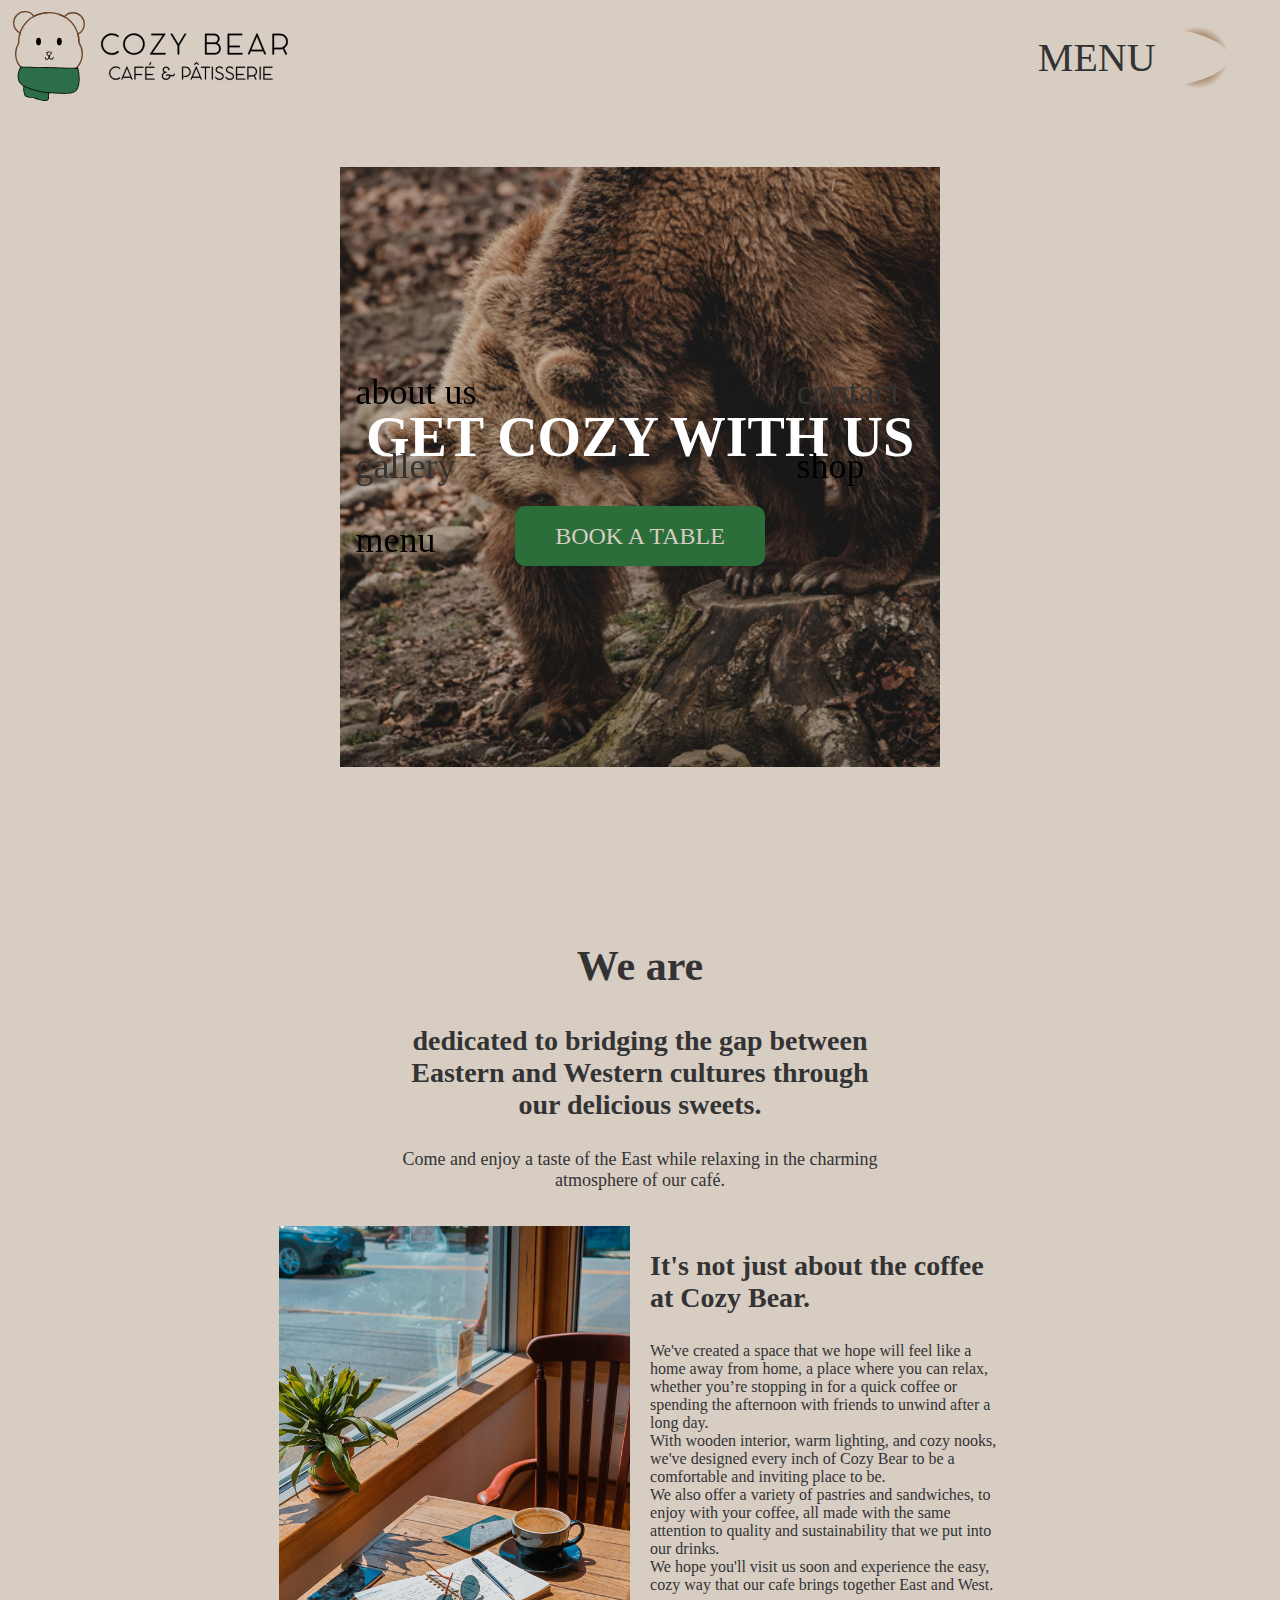
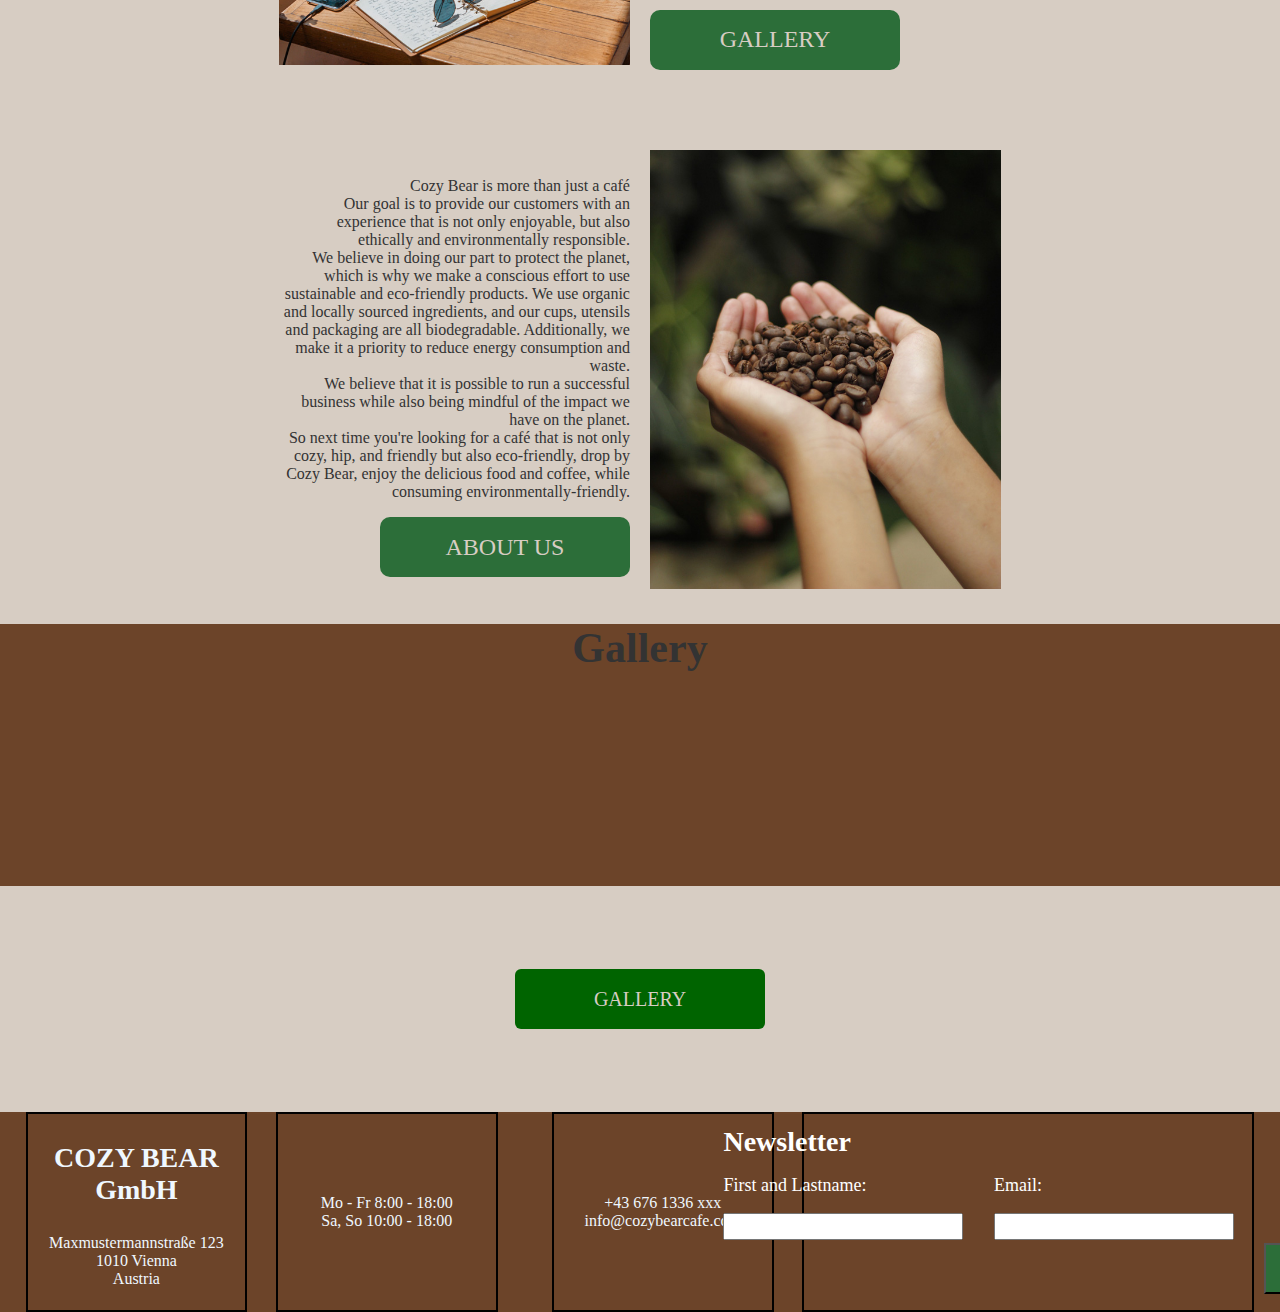
==== Portfolio/index.html @ 8c5756df "Add files via upload" ====
<!DOCTYPE html>
<html lang="en">
<head>
    <meta charset="UTF-8">
    <meta http-equiv="X-UA-Compatible" content="IE=edge">
    <meta name="viewport" content="width=device-width, initial-scale=1.0">
    <link rel="stylesheet" href="style.css">
    <link rel="stylesheet" href="font/Cocomat/Cocomat Light-trial.ttf">
    <link rel="stylesheet" href="font/Cocomat/Cocomat Ultralight-trial.ttf">
    <link rel="stylesheet" href="font/Corbert/Corbert-Regular.ttf">
    <title>Document</title>
</head>
<body>
    <!--header-->
    <header>
        <div class="logo">
            <a href="/index.html"><img src="logo/logo1.svg"></a>
        </div>
        <!-- hamburger -->
        <input type="checkbox" id="navi-toggle" class="checkbox" />
        <label for="navi-toggle" class="button1"> <p>MENU</p><span class="icon">&nbsp;</span></label>
        <div class="background">&nbsp;</div>
        <!-- nav -->
        <nav class="nav">
            <ul class="list">
                <div class="part1">
                <li class="item"> <a class="link"> about us </a> </li>
                <li class="item"> <a class="link" href="/gallery.html"> gallery</a> </li>
                <li class="item"> <a class="link"> menu </a> </li>
                </div>
                <div class="part2">
                <li class="item"> <a class="link" href="/contact.html"> contact </a> </li>
                <li class="item"> <a class="link"> shop </a> </li>
                </div>
            </ul>
        </nav>
    </header>
    <!--content 1 desktop and mobile-->
    <div class="content1">
            <img class="heroimg" src="img/img_index/twobear.jpg" alt="Image of a bear">
            <div class="heroelements">
                <h1> GET COZY WITH US</h1>
                <div class="content1button">
                    <button type="button" class="ctabutton">
                        <a class="buttonlink" href="/contact.html">BOOK A TABLE</a>
                    </button>
                </div>
            </div>
    </div>
    <!--content 2 desktop-->
    <div class="content2">
        <div class="box1">
            <h2> We are </h2>
            <h3>dedicated to bridging the gap between Eastern and Western cultures through our delicious sweets.</h3>
            <p>Come and enjoy a taste of the East while relaxing in the charming atmosphere of our café. </p>
        </div>
        <div class="wrapper2">
            <img class="img2" src="img/img_index/cafe.jpg" alt="Picture of the café">
            <div class="box2">
               <h3>It's not just about the coffee at Cozy Bear.</h3>
                <p> We've created a space that we hope will feel like a home away from home, a place where you can relax, whether you’re stopping in for a quick coffee or spending the afternoon with friends to unwind after a long day. <br>
                With wooden interior, warm lighting, and cozy nooks, we've designed every inch of Cozy Bear to be a comfortable and inviting place to be.<br>
                We also offer a variety of pastries and sandwiches, to enjoy with your coffee, all made with the same attention to quality and sustainability that we put into our drinks. <br>
                We hope you'll visit us soon and experience the easy, cozy way that our cafe brings together East and West.
                </p>
                <div class="content1button">
                    <button type="button" class="ctabutton">
                        <a class="buttonlink" href="/gallery.html">GALLERY</a>
                    </button>
                </div>
            </div>
            <div class="box3">
                <p>Cozy Bear is more than just a café <br>
                Our goal is to provide our customers with an experience that is not only enjoyable, but also ethically and environmentally responsible.<br>
                We believe in doing our part to protect the planet, which is why we make a conscious effort to use sustainable and eco-friendly products. We use organic and locally sourced ingredients, and our cups, utensils and packaging are all biodegradable. Additionally, we make it a priority to reduce energy consumption and waste.<br>
                We believe that it is possible to run a successful business while also being mindful of the impact we have on the planet.<br>
                So next time you're looking for a café that is not only cozy, hip, and friendly but also eco-friendly, drop by Cozy Bear, enjoy the delicious food and coffee, while consuming environmentally-friendly.
                </p>
                <div class="content1button">
                    <button type="button" class="ctabutton">
                        <a class="buttonlink" href="/gallery.html">ABOUT US</a>
                    </button>
                </div>
            </div>
            <img class="img3" src="img/img_index/coffee.jpg" alt="coffeebeans in hands">
        </div>
    </div>
    <!--content 2 mobile-->
    <div class="content2mobile">
        <div class="hoursmobile">
            <p>Opening hours</p>
        </div>
        <div class="addressmobile">
            <p> address</p>
        </div>
    </div>
    <!--content 3 mobile-->
    <div class="content3mobile">
        <button class="menu"> MENU</button>
    </div>
    <!--content 3 desktop and content 4 mobile-->
    <div class="content3">
        <h2>Gallery</h2>
        <div class="images">    
        </div>
    </div>
    <!--content 4 desktop-->
    <div class="content4">
        <div class="content1button">
            <button type="button" class="ctabutton">
                <a class="buttonlink" href="/gallery.html">GALLERY</a>
            </button>
        </div>
    </div>  
    <!--content 5 mobile-->
    <div class="content5mobile">
        <h3> Book a table with us</h3>
        <fieldset class="reservationinfo">
            <legend>reservationinfo</legend>
            <form>
                <p><label>Date : <input type="date" /></label></p>
                <p><label>Time: <input type="time" /></label></p>
                <p><label>Guests: <input type="number" /></label></p>
            </form>
        </fieldset>
        <fieldset class="contactinfo">
            <legend>contactinfo</legend>
            <form>
                <p><label>First and Lastname : <input type="text" /></label></p>
                <p><label>E-Mail : <input type="email" /></label></p>
                <p><label>Telefonnumber : <input type="number" /></label></p>
            </form>
        </fieldset>
        <div class="button">
            <p><button class="send" type="submit">SEND</button></p>
        </div>
    </div>
    <!--footer-->
    <footer>
        <div class="addressfooter">
            <h3>COZY BEAR GmbH</h3>
            <p> Maxmustermannstraße 123<br>1010 Vienna<br>Austria</p>
        </div>
        <div class="hoursfooter">
            <p>Mo - Fr  8:00 - 18:00 <br>Sa, So 10:00 - 18:00</p>
        </div>
        <div class="contactfooter">
            <p>+43 676 1336 xxx <br> info@cozybearcafe.com</p>
        </div>
        <div class="newsletter">
            <div> 
                <h3>Newsletter</h3>
                <form action="" method="get" class="form-example">
                    <div class="form-example">
                      <label for="name">First and Lastname: </label>
                      <input type="text" name="name" id="name" required>
                    </div>
                    <div class="form-example">
                      <label for="email">Email: </label>
                      <input type="email" name="email" id="email" required>
                    </div>
                    <div class="buttonsubscribe">
                      <input type="submit" value="Subscribe!">
                    </div>
                  </form>
            </div>
        </div>
    </footer>
</body>
</html>
---- Portfolio/style.css ----
/* Global*/
body{
    background-color: #d7cdc3;
    margin: 0px;
}
h1{
    font-size: 56px;
    font-family: 'cocomat ultralight';
    color: #333333;
}
h2{
    font-size: 42px;
    font-family: 'cocomat ultralight';
    color: #333333;
}

h3{
    font-size: 28px;
    font-family: 'cocomat ultralight';
    color: #333333;
}
label{
    font-size: 24px;
    font-family:'corbert';
    color:#333333;
}
.name{
    font-family:'cocomat light'
}
p{
    font-size: 16px;
    font-family: 'corbert';
    color: #333333;
}
.ctabutton{
    font-size: 24px;
    font-family:'cocomat light';
    background-color: #2C6E39;
    display: inline-flex;
    width: 250px;
    height:60px;
    border: none;
    border-radius: 10px;
    padding: 1%;
    text-align: center;
    justify-content: center;
    align-items: center;
    transition-duration: 0.4s;
    cursor: pointer;
}
.ctabutton:hover{
    outline: #2C6E39 solid 3px;
}
.ctabutton:active{
    background-color: #a27b5c;
    outline: #a27b5c solid 3px;
}
.buttonlink{
    color: #d7cdc3;
    text-decoration: none;
}

/* header */
header{
    width: auto;
    height:10vh;
    border: #333333 ;
    margin: 1%;
    display: flex;
    flex-direction: row;
    z-index: 3000;
}
.logo{
    width: auto;
    height: 10vh;
    display: flex;
    align-items: center;
    
}
.logo img{
    width:275px;
}
/* Menu */
.checkbox{
    display: none;
}
/* hamburger */
  .button1 {
    background-color: #d7cdc3;
    height: 7vh;
    width: 7vh;
    border-radius: 50%;
    position: absolute;
    right:1vw;
    margin: 1% 3% 0% 0%;
    z-index: 2000;
    cursor: pointer;
    display: flex;
    align-items: center;
  }
  .button1 p{
    font-size: 40px;
    font-family: 'cocomat';
    position: absolute;
    z-index: 2000;
  }
  .background {
    height: 7vh;
    width: 7vh;
    border-radius: 50%;
    position: absolute;
    right:1%;
    margin: 1% 3% 0% 0%;
    background-image:radial-gradient(#d7cdc3 0%,#a27b5c 45%, #d7cdc3 70%) ;
    z-index: 1000;
    transition: transform 0.8s cubic-bezier(0.42,0, 1, 1);
  }
/* navigation */
  .nav {
    position: relative;
    z-index: 1500;
    transition: all 0,8s;
  }
  .list {
    position: absolute;
    display: flex;
    flex-direction: row;
    justify-content: center;
    width: 100%;
    top: 50%;
    left: 50%;
    transform: translate(-50%, -50%);
    list-style-type: none;
    text-align: left;
    position: fixed;
    transition-delay: 3s;
  }
  .part1{
    margin-right: 20%;
  }
  .part2{
    margin-right: 5%;
  }
  .item {
    margin: 2rem;
    font-size: 36px;
    font-family: 'cocomat';
  }
  .link:link,
  .link:visited {
    color:#333333;
    text-decoration: none;
  }
  .link:hover,
  .link:active {
    color: darkgreen;
    cursor: pointer;
  }
  /* functionality */
  .checkbox:checked ~ .background {
    transform: scale(100);
  }
  .checkbox:checked ~ .button1:enabled{
    color: #333333;
  }
  .checkbox:checked ~ .nav {
    opacity: 1;
    width: 100%;
  }


/* index.content 1 */
.content1{
    display: flex;
    align-items: center;
    justify-content: center;
    margin: 5% 0 10% 0;
}
    .heroimg{
        width: 600px;
        height: 600px;
        margin: 0px 5% 0px 5%;
    }
    .heroelements{
        width: max-content;
        text-align: center;
        position: absolute;
    }
        
        .heroelements h1{
            color: #fff;
            width: max-content;
        }
        .content1button .ctabutton{
            color:#d7cdc3;
        }
                 
/* index.content 2 */
.content2{
    width: auto;
    margin: 1%;
    display: flex;
    flex-direction: column;
    text-align: center;
    align-items: center;
}
    .box1{
        width: 40%;
        height: auto;
        border: #333333 ;
        text-align: center;
        margin: 1%;
        display: flex;
        display: block;
        justify-content: center;
        align-items: center;
    }
    .box1 p{
        font-size: 18px;
    }
    .wrapper2{
        width: 80%;
        margin-left: 30%;
        margin-right: 30%;
        display: flex;
        flex-direction: row;
        align-items: center;
        justify-content: center;
        flex-wrap: wrap;
        row-gap: 50px;
    }
        .img2{             
            width:35%;
            text-align: center;
            margin-left: 7%;
            margin-right: 1%;
            justify-content: center;  
            align-items: center;
        }
        .box2{
            width:35%;
            text-align: left;
            margin-top: 0px;
            margin-left: 1%;
            margin-right: 7%;
            justify-content: center;  
            align-items: center;
        }
        .img3{
            width:35%;
            height: auto;
            text-align: center;
            margin-top: 3%;
            margin-left: 1%;
            margin-right: 7%;
            justify-content: center;  
            align-items: center;
        }
        .box3{
            width:35%;
            height: auto;
            text-align: right;
            margin-top: 3%;
            margin-left: 7%;
            margin-right: 1%;
            justify-content: center;  
            align-items: center;
        }
/* index.content 2 mobile*/
.content2mobile{
    display: none;
}

/* index.content 3 desktop and content 4 mobile*/
.content3{
    background-color: #6c4429;
    width: auto;
    height: 20%;
    margin: 0px;
}
    h2{
        display: block;
        display: flex;
        justify-content: center;
    }
    .images{
        width: max-content;
        height: 180px;
    }
/* index.content 3 mobile*/
.content3mobile{
    display:none;
}
/* index.content 4 desktop*/
.content4{
    width: auto;
    height: 200px;
    margin: 1%;
    display: flex;
    justify-content: center;
    align-items: center;
}
    .content4 .ctabutton{
        color: #ffffff;
        background-color: darkgreen;
        border: none;
        border-radius: 6px;
        padding: 1%;
        margin: auto;
        font-size: 20px;
        line-height: 22px;
        display: inline-flex;
    }
/* index.content 4 mobile*/
.content4mobile{
    display: none;
}
/* index.content 5 mobile*/
.content5mobile{
    display: none;
}


/* contact-body */
.contactbody{
    display: flex;
    flex-direction: row;
}
.section1{
    width: 50%;
    height:83vh;
    margin:  0% 1% 0% 1%;
    display: flex;
    flex-direction: column;
    justify-content: center;
}
    legend{
        font-size: 24px;
        padding: 1% 1% 0% 1%;
        font-family: 'corbert';
    }
    form > p{
        margin:1% 3% 2% 3%;
    }
    .reservationinfo{
        width:85%;
        height:48%;
        margin:1% 19% 1% 10%;
        padding:1%;
        border: 2px solid black;
        border-radius: 7px;
        box-sizing: border-box;
    }
    .contactinfo{
        width: 85%;
        height:48%;
        margin:1% 10% 2% 10%;
        padding:1%;
        border: 2px solid black;
        border-radius: 7px;
        box-sizing: border-box;
    }
    .reservationinfo label,
    .contactinfo label {
        padding:0px;
        font-size: 20px;
    }
    .reservationinfo input, 
    .contactinfo input {
        border: 0px;
        border-radius: 3px;
        font-size: 16px;
        padding: 5px;
        width: 70%;
        }
    .section1 .button .send {
        color: #ffffff;
        background-color: #2C6E39;
        padding: 1% 3% 1% 3%;
        border: none;
        border-radius: 6px;
        font-size: 24px;
        font-family: 'cocomat light';
        line-height: 22px;
        margin:1% 50% 2% 10%;
        }
    .section1 .button .send:hover {
        background: #2C6E39;
        cursor: pointer;
        }
.section2{
    width: 50%;
    height: 83vh;
    margin:  0% 1% 0% 1%;
    display: flex;
    flex-direction: column;
    justify-content: center;
    align-items: center;
} 
    p > span {
        font-size: 24px;
    }
   .section2 .addresscontact p{
    font-size: 20px;
   }
   .section2 .hourscontact p{
    font-size: 20px;
   }
    .addresscontact{
        width:45%;
        border:#333333 ;
        text-align: left;
        padding: 10px;
        margin: 0% 0% 10% 0%;   
        display: flex;
        justify-content: left;  
        align-items: center;
    }
    .hourscontact{
        width: 45%;
        border:#333333 ;
        text-align: left;
        padding: 10px;
        margin: 0% 0% 15% 0%; 
        display: flex;
        justify-content: left;  
        align-items: center;
    }
    
/* gallery-body*/
.parallax {
    /* The image used */
    background-image: url('/img/img_index/coffee.jpg');
 
    /* Set a specific height */
    min-height: 100vh;
    margin:1%;
  
    /* Create the parallax scrolling effect */
    background-attachment: fixed;
    background-position: center;
    background-repeat: no-repeat;
    background-size: cover;
  }
.grid-container{
    height: auto;
    display:grid;
    grid-template-columns: auto auto auto auto;
    column-gap: 30px;
}
.grid-container-column-1{
    margin-top: 10px;
}
.grid-container-column-2{
    margin-top: 80px;
}
.grid-container-column-3{
    margin-top: 60px;
}
.grid-container-column-4{
    margin-top: 30px;
}
.grid-item {
    height: auto;
    text-align: center;
    margin-bottom: 9%;
    position: relative;
    display: inline-block;
  }
.img_gallery{
    width: 400px;   
  }
.img-descrip { 
    position: absolute;
    top: 0;
    bottom: 0;
    left: 0;
    right: 0;
    background:rgba(44, 110, 57, 0.72);
    color: #fff;
    visibility: hidden;
    opacity: 0;
    margin:0;
    text-align: center;
    display: flex;
    align-items: center;
    justify-content: center;
  
    /* transition effect. not necessary */
    transition: opacity .2s, visibility .2s;
  }
.grid-item:hover .img-descrip {
    visibility: visible;
    opacity: 1;
  }

/* footer*/
footer{
    background-color: #6c4429;
    width: auto;
    height: 200px;
    margin: 0px;
    display: flex;
    flex-direction: row;
    justify-content: space-between;
}
    .addressfooter p,
    .hoursfooter p, 
    .contactfooter p, 
    .addressfooter h3 {
        color:aliceblue;
    }
    .addressfooter{
        width: 17%;
        border: 2px solid;
        border-color: black;
        margin-left: 2%;
        text-align: center;
        justify-content: center;  
        align-items: center;
    }
    .hoursfooter{
        width: 17%;
        border: 2px solid;
        border-color: black;
        text-align: center;
        margin: 0 2% 0 2%; 
        justify-content: center;  
        align-items: center;
        display: flex;
    }
    .contactfooter{
        width: 17%;
        border: 2px solid;
        border-color: black;
        text-align: center;
        margin: 0 2% 0 2%; 
        justify-content: center;  
        align-items: center;
        display: flex;
    }
    .newsletter{
        width: 35%;
        border: 2px solid;
        border-color: black;
        text-align: left;
        margin-right: 2%;
        display: flex;
        justify-content: center;  
        align-items: center;
        }
        .newsletter h3{
            margin: 0;
            color: #fff;
        }
        form.form-example {
            display: flex;
            margin: 0;
        }
        div.form-example {
            display: table-row;
            margin-right: 5%;
        }
        label,
        input {
            display: table-cell;
            margin-bottom: 3%;
            margin-top: 7%;
            color: #fff;
            width: auto;
            font-size: 18px;
            display: block;
        }
        label {
            padding-right: 10%;
        }
        .buttonsubscribe input{
            width: 130px;
            background-color: #2C6E39;
            margin-top: 65%;
            padding: 10%;
            display: flex;
            align-items: center;
            justify-content: center;
        }
@media screen and (max-width: 1366px) {
    /* contact page*/
       
        form > p{
            margin:0% 3% 1% 3%;
        }
    .reservationinfo{
        width:85%;
        height: 48%;
        margin:0% 19% 0% 10%;
        padding:1%;
        border: 2px solid black;
        border-radius: 7px;
        box-sizing: border-box;
    }
    .contactinfo{
        width: 85%;
        height: 48%;
        margin:1% 10% 0% 10%;
        padding:1%;
        border: 2px solid black;
        border-radius: 7px;
        box-sizing: border-box;
    }
}

@media screen and (max-width:640px) {
    /*index-page*/
    /* header*/
    .button1 {
        position: relative;
        background-color: #d7cdc3;
        height: 7vh;
        width: 7vh;
        border-radius: 50%;
        position: absolute;
        top:3%;
        right: 3%;
        margin: 1% 2% 0% 0%;
        z-index: 2000;
        cursor: pointer;
      }
    .button1 > p {
        display: none;
      }
    .background {
        height: 7vh;
        width: 7vh;
        border-radius: 50%;
        position: absolute;
        top:3%;
        right: 3%;
        margin: 1% 2% 0% 0%;
        background-image: radial-gradient(#d7cdc3 0%, #a27b5c 95%);
        z-index: 1000;
        transition: transform 0.8s cubic-bezier(0.86, 0, 0.07, 1);
      }
      .nav {
        height: 100vh;
        position: fixed;
        right: -60vw;
        z-index: 1500;
        opacity: 0;
        width: 0;
        transition: all 0.8s;
      }
      .list {
        position: absolute;
        transform: translate(-50%, -50%);
        list-style: none;
        width: 100%;
        display: flex;
        flex-direction: column;
        justify-content: center;
        margin-left: 1%;
      }
      .part1{
        margin-bottom: none;
      }
      .part2{
        margin-top: none;
      }
      .item {
        margin:2vh;
        font-size: 36px;
        font-family: 'cocomat';
      }
     /* functionality */
    .checkbox:checked ~ .background {
        transform: scale(80);
    }
    .checkbox:checked ~ .nav {
        opacity: 1;
        width: 100%;
        right: 0;
    }
  
    /* styling hamb ICON Mobile */
    .icon {
    position: absolute;
    top: 50%;
    left: 50%;
    transform: translate(-50%, -50%);
    }
    .icon,
    .icon::before,
    .icon::after {
    width: 3rem;
    height: 2px;
    background-color: gray;
    display: inline-block;
    }
  
    .icon::before,
    .icon::after {
    content: "";
    position: absolute;
    left: 0;
    transition: all 0.2s;
    }
  
    .icon::before {
    top: -0.8rem;
    }
    .icon::after {
    top: 0.8rem;
    }

    /*content 1*/  
    .content1{
        border: black solid;
        width: auto;
        height: 550px;
        margin: 1%;
    }
        .img1{
            width: 85%;
            height: 500px;
            background-color: grey;
            text-align: center;
            padding: 10px;
            margin: 1% 5% 0px 5%;
            display: flex;
            flex-direction: column;
            justify-content: center;
            align-content: center;
            row-gap: 10px;
        }
            .img1 > p{
                display: none;
            }
            .content1button .ctabutton{
                color: aliceblue;
                background-color: darkgreen;
                border: none;
                border-radius: 6px;
                padding: 2%;
                margin: auto;
                margin-top: 5px;
                margin-bottom: 5px;
                font-size: 20px;
                line-height: 22px;
                display: inline-flex;
            }
    /*content 2 desktop*/
    .content2{
        display: none;
    }
    /*content 2 mobile*/
    .content2mobile{
        border: black solid;
        width: auto;
        height:150px;
        margin: 1%;
        display: flex;
        flex-direction: row;
        justify-content: space-between;
    }
    .hoursmobile{
        width: 50%;
        height: 75%;
        border: 1px black solid;
        color: black;
        text-align: center;
        padding: 10px;
        margin: 0% 5% 0% 5%; 
        display: flex;
        justify-content: center;  
        align-items: center;
    }
    .addressmobile{
        width: 40%;
        height: 75%;
        border: 1px black solid;
        color: black;
        text-align: center;
        padding: 10px;
        margin: 0% 5% 0% 0%;   
        display: flex;
        justify-content: center;  
        align-items: center;
    }    
    /*content 3 mobile*/
    .content3mobile{
        border: black solid;
        width: auto;
        height:100px;
        margin: 1%;
        display: flex;
        justify-content: center;
        align-items: center;
    }
    .menu{
        color: black;
        background-color: beige;
        border: none;
        padding: 1%;
        margin: auto;
        font-size: 20px;
        font-weight: bold;
        line-height: 22px;
        display: inline-flex;
    }
    /*content 4 desktop*/
    .content4{
        display: none;
    }
    /*content 5 mobile*/
    .content5mobile{
        border: black solid;
        width: auto;
        height: 600px;
        margin: 1%;
        display: flex;
        flex-direction: column;
        justify-content: center;
    }
    h3{
        font-size: 23px;  
        margin: 5% 0% 2% 7%;
    }
    legend{
        font-size: 21px;
    }
    .reservationinfo{
        width: 280px;
        margin:0% 50% 2% 10%;
        padding:1%;
        border: 2px black solid;
        border-radius: 7px;
        box-sizing: border-box;
        display: inline;
    }
    .contactinfo{
        width: 280px;
        margin:1% 50% 0% 10%;
        padding:1%;
        border: 2px black solid;
        border-radius: 7px;
        box-sizing: border-box;
        display: inline;
    }
    .reservationinfo label,
    .contactinfo label {
        padding:0px;
        font-size: 18px;
    }
    .reservationinfo input, 
    .contactinfo input {
        border: 1px solid #ccc;
        border-radius: 7px;
        font-size: 16px;
        padding: 5px;
        width: 90%;
        }
    .send {
        color: #ffffff;
        background-color: darkgreen;
        padding: 2%;
        border: none;
        border-radius: 7px;
        font-size: 20px;
        line-height: 22px;
        margin:0% 50% 2% 10%;
        }
    /*footer */
    .hoursfooter{
        display: none;
    }
    .addressfooter{
        display: none;
    }
    .newsletter{
        width: 100%;
        height: 130px;
        color: aliceblue;
        padding: 10px;
        margin: 0px;
        display: flex;
        justify-content: center;  
        align-items: center;
    }
}
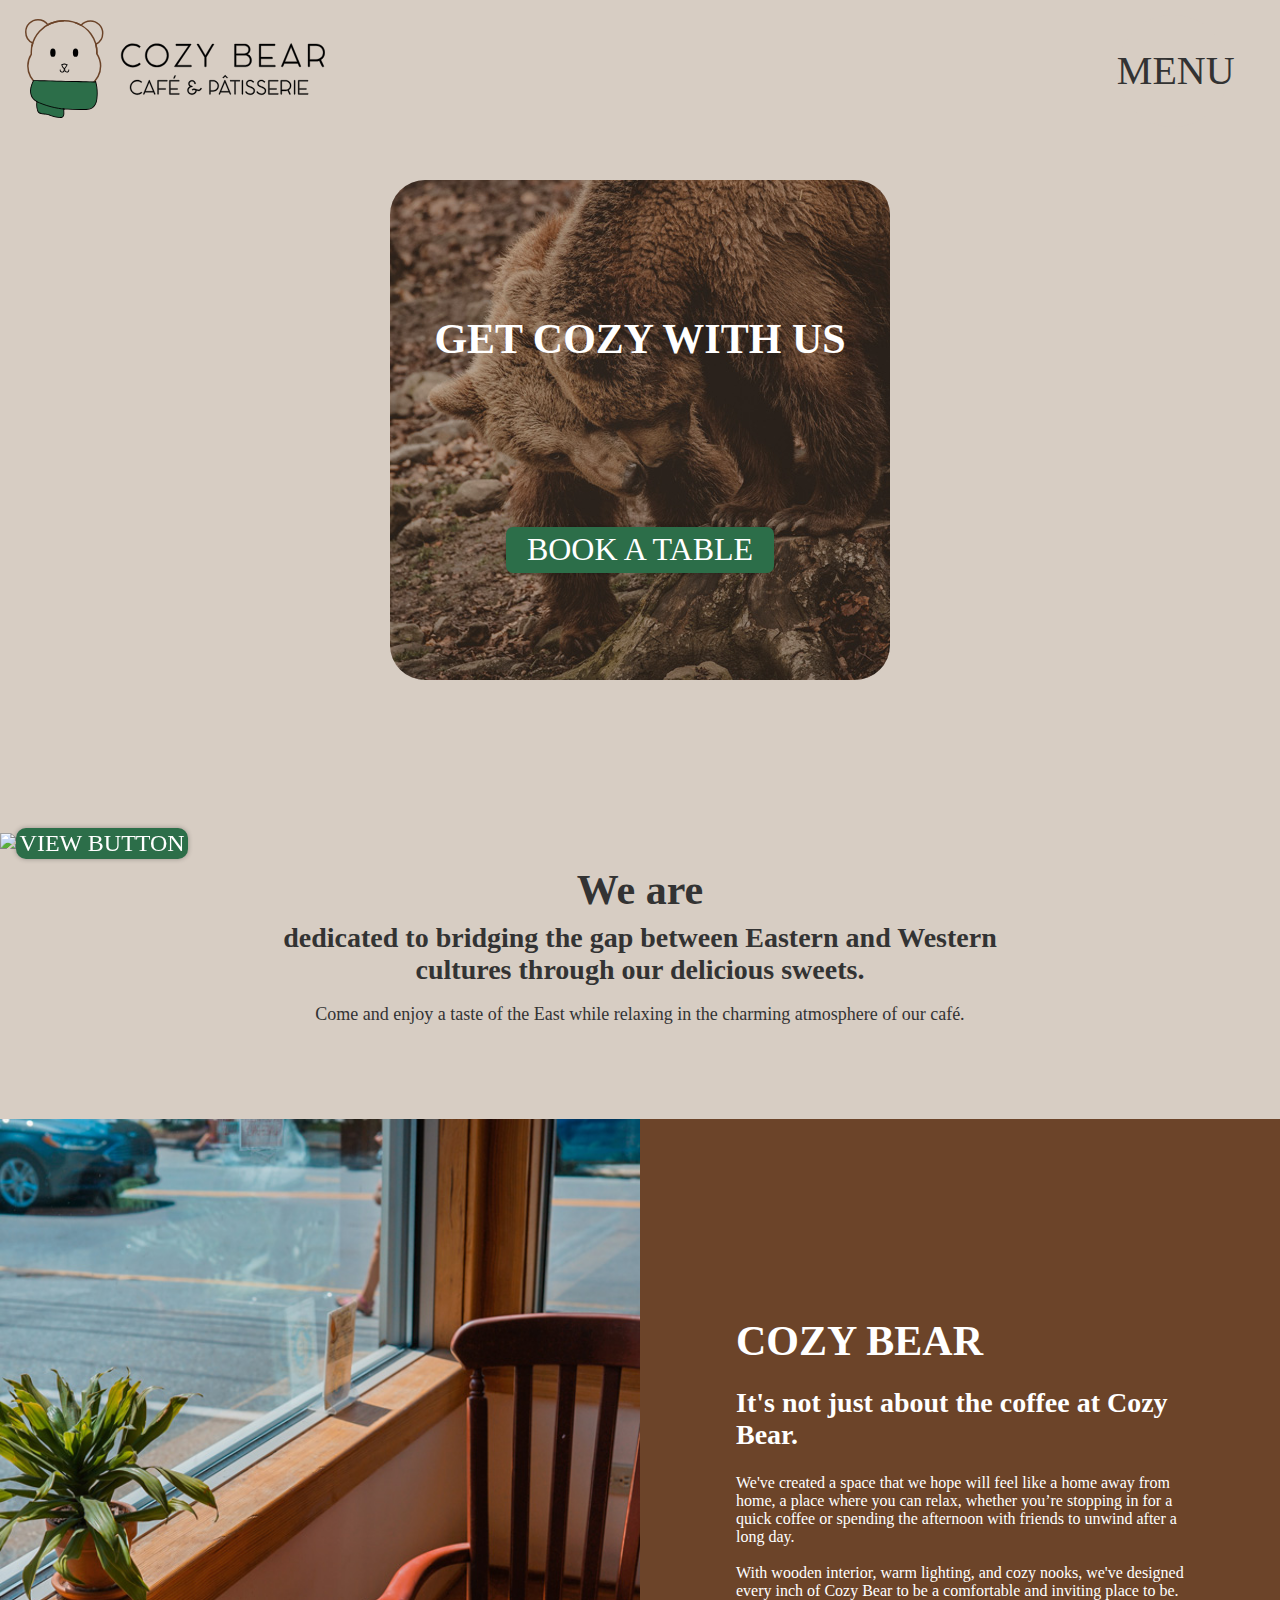
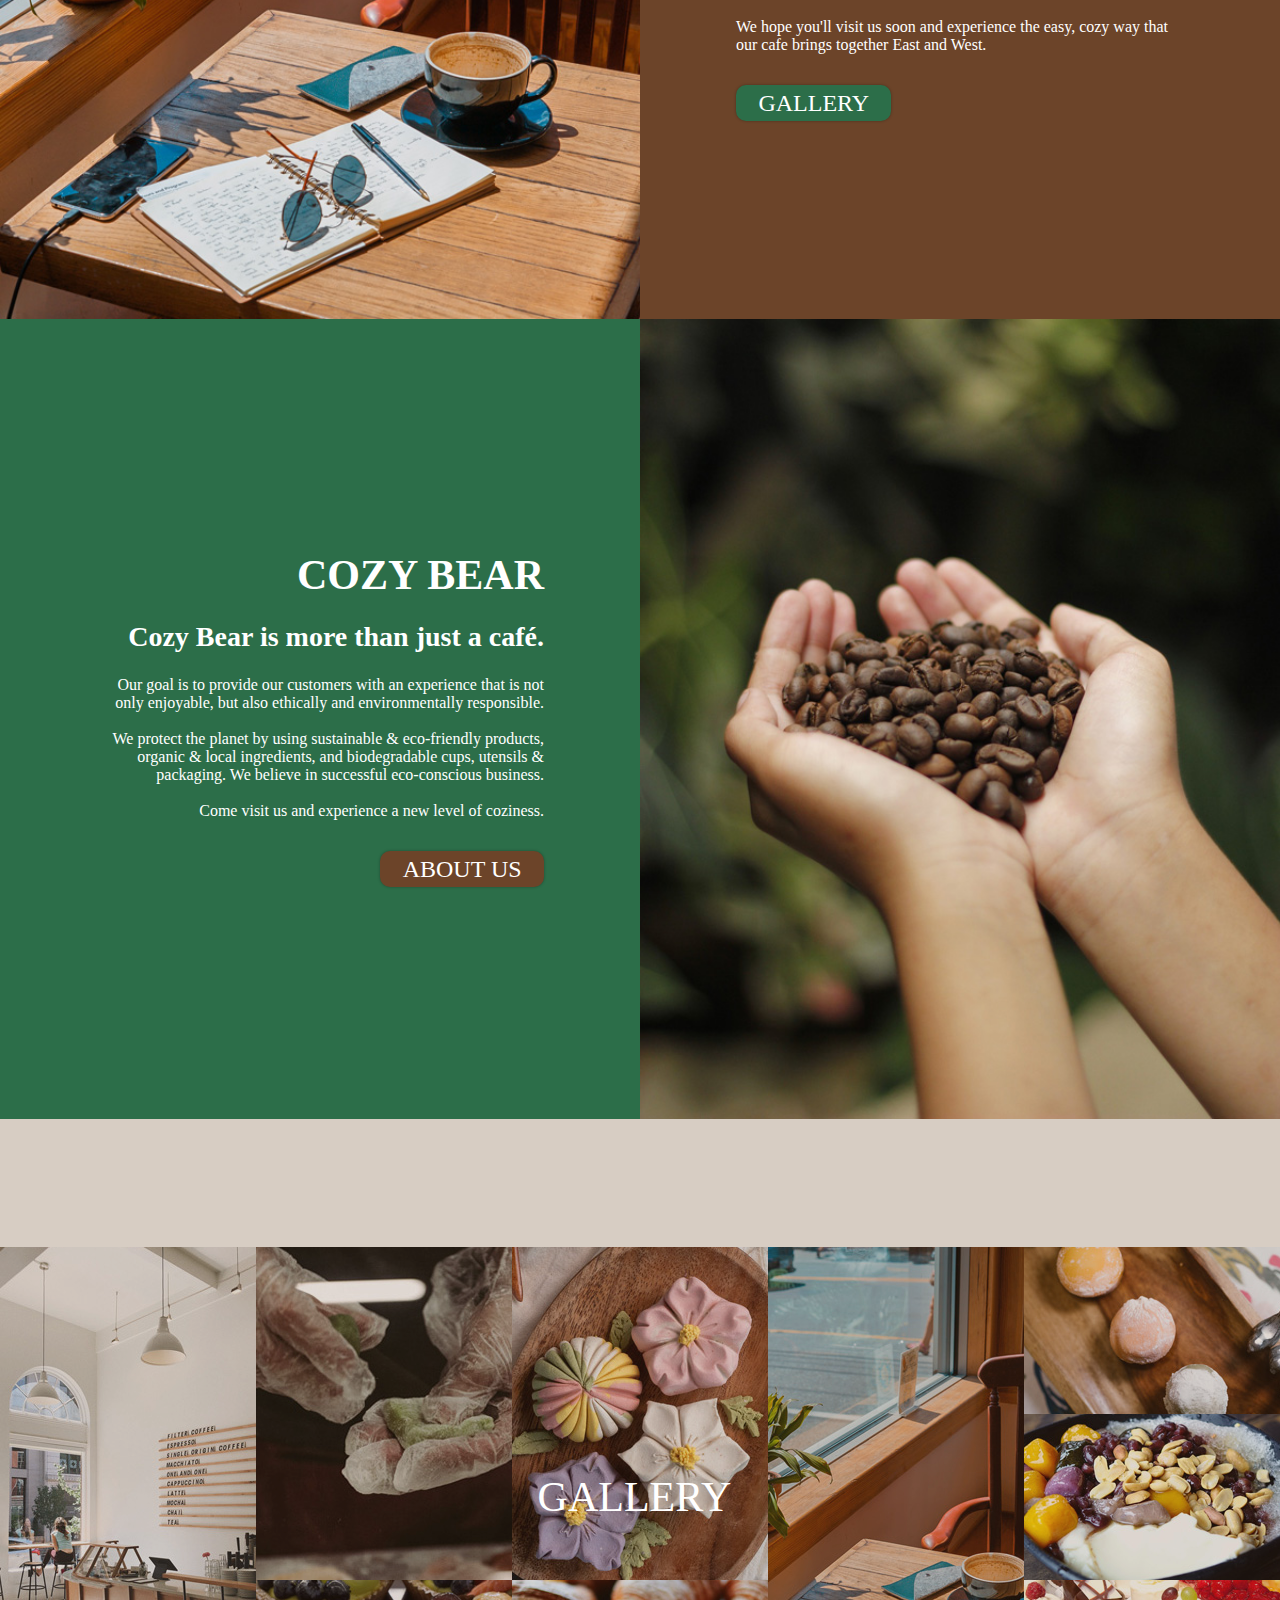
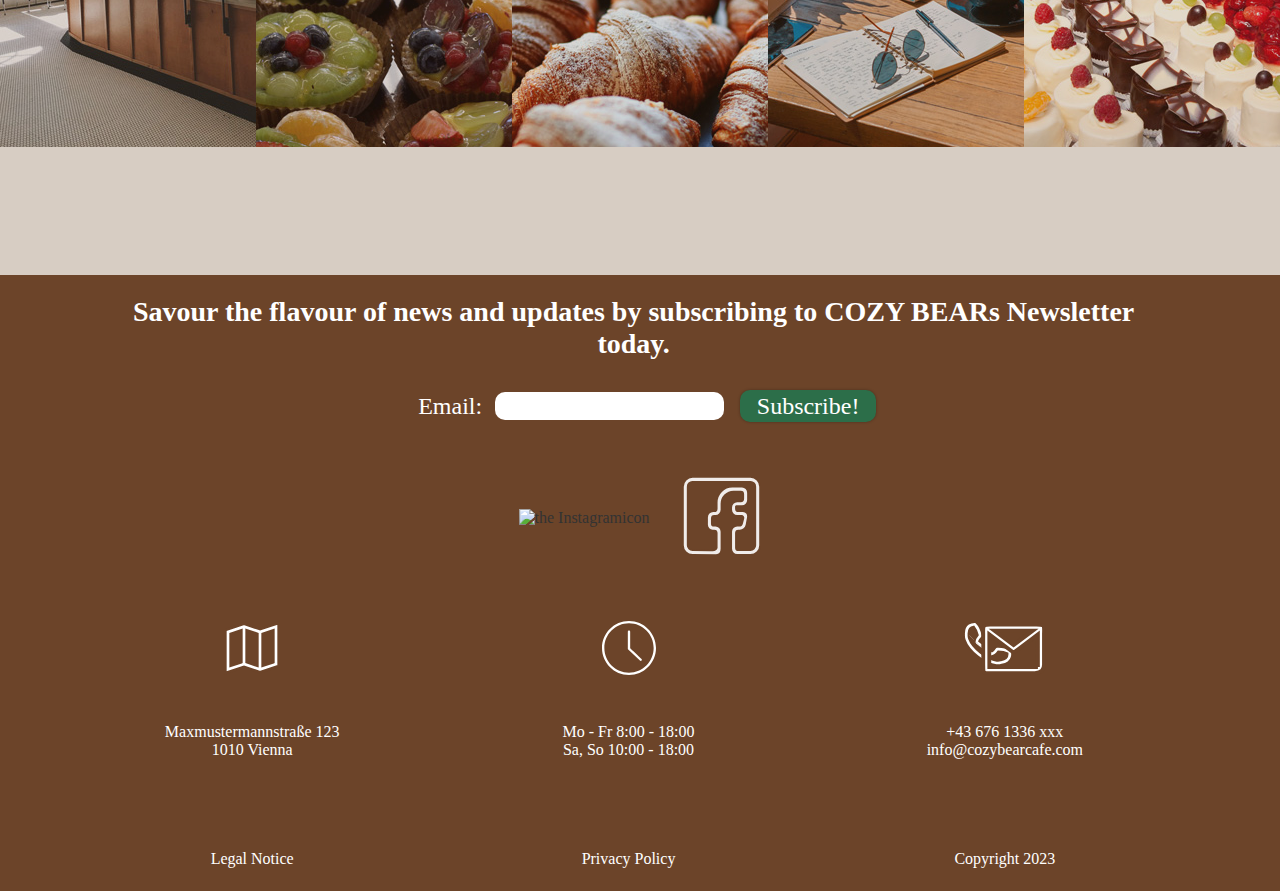
==== commit 823e814e: "Add files via upload" ====
--- a/Portfolio/index.html
+++ b/Portfolio/index.html
@@ -11,160 +11,196 @@
     <title>Document</title>
 </head>
 <body>
-    <!--header-->
+    <!--HEADER START-->
     <header>
-        <div class="logo">
-            <a href="/index.html"><img src="logo/logo1.svg"></a>
-        </div>
+        <div class="logo"><a href="/index.html"><img src="logo/logo.svg"></a></div>
         <!-- hamburger -->
-        <input type="checkbox" id="navi-toggle" class="checkbox" />
-        <label for="navi-toggle" class="button1"> <p>MENU</p><span class="icon">&nbsp;</span></label>
-        <div class="background">&nbsp;</div>
+        <div class="hamburger">
+            <input type="checkbox" id="navi-toggle" class="checkbox" />
+            <label for="navi-toggle" class="button1"> <p>MENU</p><span class="menuicon">&nbsp;</span></label>
+            <div class="background">&nbsp;</div>
+        </div>
         <!-- nav -->
         <nav class="nav">
-            <ul class="list">
-                <div class="part1">
-                <li class="item"> <a class="link"> about us </a> </li>
-                <li class="item"> <a class="link" href="/gallery.html"> gallery</a> </li>
-                <li class="item"> <a class="link"> menu </a> </li>
-                </div>
-                <div class="part2">
-                <li class="item"> <a class="link" href="/contact.html"> contact </a> </li>
-                <li class="item"> <a class="link"> shop </a> </li>
-                </div>
+            <ul class="nav-list">
+                <li class="nav-item"> <a class="nav-link" href="/404.html"> about us </a> </li>
+                <li class="nav-item"> <a class="nav-link" href="/404.html"> menu </a> </li>
+                <li class="nav-item"> <a class="nav-link" href="/gallery.html"> gallery</a> </li>
+                <li class="nav-item"> <a class="nav-link" href="/contact.html"> contact </a> </li>
+                
             </ul>
         </nav>
     </header>
-    <!--content 1 desktop and mobile-->
-    <div class="content1">
-            <img class="heroimg" src="img/img_index/twobear.jpg" alt="Image of a bear">
-            <div class="heroelements">
-                <h1> GET COZY WITH US</h1>
-                <div class="content1button">
-                    <button type="button" class="ctabutton">
+    <!--HEADER END--> 
+
+    <!--Hero Content desktop and mobile-->
+    <div class="Herocontent">
+        <img class="heroimg" src="img/img_index/twobear.jpg" alt="Image of a bear">
+        <div class="overlay"></div>
+        <div class="heroelements">
+            <h1> GET COZY WITH US</h1>
+            <div class="herocontentbutton1">
+                    <button type="button" class="ctabutton1">
                         <a class="buttonlink" href="/contact.html">BOOK A TABLE</a>
                     </button>
-                </div>
-            </div>
-    </div>
-    <!--content 2 desktop-->
-    <div class="content2">
-        <div class="box1">
+        </div>
+        </div>
+    </div>
+    <div class="herocontentbutton2">
+        <a class="arrow-up" href="#"><img src="/icons/icon-arrow up.svg"></a>
+        <button type="button" class="ctabutton2">
+            <a class="buttonlink" href="/404.html">VIEW BUTTON</a>
+        </button>
+    </div>
+    <!--Introduction Content desktop and mobile-->
+    <div class="introduction">
+        <div class="introduction-text">
             <h2> We are </h2>
             <h3>dedicated to bridging the gap between Eastern and Western cultures through our delicious sweets.</h3>
             <p>Come and enjoy a taste of the East while relaxing in the charming atmosphere of our café. </p>
         </div>
-        <div class="wrapper2">
-            <img class="img2" src="img/img_index/cafe.jpg" alt="Picture of the café">
+    </div>
+    <!--content 3 desktop-->
+    <div class="content3">
+        <div class="wrap1">
+            <div class="img2"> <img src="img/img_index/cafe.jpg" alt="Picture of the café"></div>
             <div class="box2">
-               <h3>It's not just about the coffee at Cozy Bear.</h3>
-                <p> We've created a space that we hope will feel like a home away from home, a place where you can relax, whether you’re stopping in for a quick coffee or spending the afternoon with friends to unwind after a long day. <br>
-                With wooden interior, warm lighting, and cozy nooks, we've designed every inch of Cozy Bear to be a comfortable and inviting place to be.<br>
-                We also offer a variety of pastries and sandwiches, to enjoy with your coffee, all made with the same attention to quality and sustainability that we put into our drinks. <br>
-                We hope you'll visit us soon and experience the easy, cozy way that our cafe brings together East and West.
+                <h2>COZY BEAR</h2>
+                <h3>It's not just about the coffee at Cozy Bear.</h3>
+                <p>We've created a space that we hope will feel like a home away from home, a place where you can relax, whether you’re stopping in for a quick coffee or spending the afternoon with friends to unwind after a long day.<br> <br>
+
+                    With wooden interior, warm lighting, and cozy nooks, we've designed every inch of Cozy Bear to be a comfortable and inviting place to be.<br><br>
+                    
+                    We hope you'll visit us soon and experience the easy, cozy way that our cafe brings together East and West.
                 </p>
-                <div class="content1button">
-                    <button type="button" class="ctabutton">
+                <div class="content3button1">
+                    <button type="button" class="button2">
                         <a class="buttonlink" href="/gallery.html">GALLERY</a>
                     </button>
                 </div>
             </div>
+        </div>
+        <div class="wrap2">  
             <div class="box3">
-                <p>Cozy Bear is more than just a café <br>
-                Our goal is to provide our customers with an experience that is not only enjoyable, but also ethically and environmentally responsible.<br>
-                We believe in doing our part to protect the planet, which is why we make a conscious effort to use sustainable and eco-friendly products. We use organic and locally sourced ingredients, and our cups, utensils and packaging are all biodegradable. Additionally, we make it a priority to reduce energy consumption and waste.<br>
-                We believe that it is possible to run a successful business while also being mindful of the impact we have on the planet.<br>
-                So next time you're looking for a café that is not only cozy, hip, and friendly but also eco-friendly, drop by Cozy Bear, enjoy the delicious food and coffee, while consuming environmentally-friendly.
+                <h2>COZY BEAR</h2>
+                <h3>Cozy Bear is more than just a café.</h3>
+                <p> Our goal is to provide our customers with an experience that is not only enjoyable, but also ethically and environmentally responsible.<br><br>
+                    
+                    We protect the planet by using sustainable & eco-friendly products, organic & local ingredients, and biodegradable cups, utensils & packaging. 
+                    
+                    We believe in successful eco-conscious business.<br><br>
+                    
+                    Come visit us and experience a new level of coziness.
                 </p>
-                <div class="content1button">
-                    <button type="button" class="ctabutton">
-                        <a class="buttonlink" href="/gallery.html">ABOUT US</a>
+                <div class="content3button2">
+                    <button type="button" class="button2">
+                        <a class="buttonlink" href="/404.html">ABOUT US</a>
                     </button>
                 </div>
             </div>
-            <img class="img3" src="img/img_index/coffee.jpg" alt="coffeebeans in hands">
-        </div>
-    </div>
-    <!--content 2 mobile-->
-    <div class="content2mobile">
-        <div class="hoursmobile">
-            <p>Opening hours</p>
-        </div>
-        <div class="addressmobile">
-            <p> address</p>
-        </div>
-    </div>
-    <!--content 3 mobile-->
-    <div class="content3mobile">
-        <button class="menu"> MENU</button>
-    </div>
-    <!--content 3 desktop and content 4 mobile-->
-    <div class="content3">
-        <h2>Gallery</h2>
-        <div class="images">    
-        </div>
-    </div>
-    <!--content 4 desktop-->
-    <div class="content4">
-        <div class="content1button">
-            <button type="button" class="ctabutton">
-                <a class="buttonlink" href="/gallery.html">GALLERY</a>
+            <div class="img3"><img src="img/img_index/coffee.jpg" alt="coffeebeans in hands"></div>
+        </div>  
+    </div>
+    <!--Menubanner Content mobile-->
+    <div class="menubanner">
+        <div class="menubanner-ctabutton2">
+            <button type="button" class="menuctabutton2">
+                <a class="buttonlink" href="/404.html">VIEW MENU</a>
             </button>
         </div>
-    </div>  
-    <!--content 5 mobile-->
-    <div class="content5mobile">
-        <h3> Book a table with us</h3>
-        <fieldset class="reservationinfo">
-            <legend>reservationinfo</legend>
-            <form>
-                <p><label>Date : <input type="date" /></label></p>
-                <p><label>Time: <input type="time" /></label></p>
-                <p><label>Guests: <input type="number" /></label></p>
-            </form>
-        </fieldset>
-        <fieldset class="contactinfo">
-            <legend>contactinfo</legend>
-            <form>
-                <p><label>First and Lastname : <input type="text" /></label></p>
-                <p><label>E-Mail : <input type="email" /></label></p>
-                <p><label>Telefonnumber : <input type="number" /></label></p>
-            </form>
-        </fieldset>
-        <div class="button">
-            <p><button class="send" type="submit">SEND</button></p>
-        </div>
-    </div>
-    <!--footer-->
+    </div>
+    <!--Contactinfo Content mobile-->
+    <div class="contactinfo-mob">
+            <div class="infowrap"> 
+                <div class="info">
+                    <img class="info-icon" src="icons/map-mob.svg" alt="an icon of a map">
+                    <div class="info-text"><p> Maxmustermannstraße 123<br>1010 Vienna</p></div>
+                </div>
+                <div class="info">
+                    <img class="info-icon" src="icons/icon-clock.svg" alt="an icon of a clock">
+                    <div class="info-text"><p>Mo - Fr  8:00 - 18:00 <br>Sa, So 10:00 - 18:00</p></div>
+                </div>
+                <div class="info">
+                    <img class="info-icon" src="icons/contact-mob.svg" alt="an icon of a phone and mail">
+                    <div class="info-text"><p>+43 676 1336 xxx <br> info@cozybearcafe.com</p></div>
+                </div>
+            </div> 
+    </div>
+    <!--GalleryBanner Content desktop and content 5 mobile-->
+    <div class="Gallery-banner">
+        <div class="Gallery-button"><button type="button" class="gallerybutton"><a class="buttonlink" href="/gallery.html">GALLERY</a></button></div>
+        <div class="collage-container">
+                <div class="collage-item1"> <img src="img/img_gallery/frontdesk.jpg" alt="Picture of the café"> </div>
+                <div class="collage-item2"><img src="img/img_gallery/mochimaking.jpg" alt="Picture of our chef making mochi"></div>
+                <div class="collage-item3"><img src="img/img_gallery/fruitcups.jpg" alt="Picture of fruitcups"></div>  
+                <div class="collage-item4"><img src="img/img_gallery/wagashi.jpg" alt="Picture of wagashi, japanese confectionary"></div>
+                <div class="collage-item5"><img src="img/img_gallery/minicroissasnts.jpg" alt="Picture of mini-croissants"></div>
+                <div class="collage-item6"><img src="img/img_gallery/cafebrown.jpg" alt="Picture of the nook of the café"></div>
+                <div class="collage-item7"><img src="img/img_gallery/mochi.jpg" alt="Picture of mochi"></div>
+                <div class="collage-item8"><img src="img/img_gallery/taroballbowl.jpg" alt="Picture of taro-ball-bowl"></div>  
+                <div class="collage-item9"><img src="img/img_gallery/petitsfourfrais.jpg" alt="Picture of pétits-fours"></div>
+                <div class="collage-item10"><img src="img/img_gallery/makingcoffee.jpg" alt="Picture of our barista preparing coffee"></div>
+                <div class="collage-item11"><img src="img/img_gallery/matcha.jpg" alt="Picture of matcha-souflee"></div>
+        </div>
+        <div class="collage-container-ovelay"></div>
+    </div>
+
+    <!-- FOOTER START-->
     <footer>
-        <div class="addressfooter">
-            <h3>COZY BEAR GmbH</h3>
-            <p> Maxmustermannstraße 123<br>1010 Vienna<br>Austria</p>
-        </div>
-        <div class="hoursfooter">
-            <p>Mo - Fr  8:00 - 18:00 <br>Sa, So 10:00 - 18:00</p>
-        </div>
-        <div class="contactfooter">
-            <p>+43 676 1336 xxx <br> info@cozybearcafe.com</p>
+        <div class="infofooter">
+            <div class="infobox">
+                <div class="infoitem">
+                    <img class="footericon" src="icons/icon-map.svg" alt="and icon of a map">
+                    <div class="infotext"><p> Maxmustermannstraße 123<br>1010 Vienna</p></div>
+                </div>
+                <div class="infoitem">
+                    <img class="footericon" src="icons/icon-clock.svg" alt="and icon of a clock">
+                    <div class="infotext"><p>Mo - Fr  8:00 - 18:00 <br>Sa, So 10:00 - 18:00</p></div>
+                </div>
+                <div class="infoitem">
+                    <img class="footericon" src="icons/contact.svg" alt="and icon of a phone and mail">
+                    <div class="infotext"><p>+43 676 1336 xxx <br> info@cozybearcafe.com</p></div>
+                </div>
+            </div>
+            <div class="infolinks">
+                <a class="footerlink" href="/404.html" >Legal Notice</a>
+                <a class="footerlink" href="/404.html" >Privacy Policy</a>
+                <a class="footerlink" href="/404.html" >Copyright 2023</a>
+            </div>
+        </div> 
+        <div class="socialmediaicons"> 
+            <a class="instagramicon" href="/404.html"> <img src="icons/icon-instagram.svg" alt="the Instagramicon"></a>
+            <a class="facebookicon" href="/404.html"> <img src="icons/icon-facebook.svg" alt="the Facebookicon"></a>
         </div>
         <div class="newsletter">
-            <div> 
-                <h3>Newsletter</h3>
-                <form action="" method="get" class="form-example">
-                    <div class="form-example">
-                      <label for="name">First and Lastname: </label>
-                      <input type="text" name="name" id="name" required>
+            <div class="newslettertext"> <h3>Savour the flavour of news and updates by subscribing to COZY BEARs Newsletter today.</h3> </div>
+                <div class="newsletterform">  
+                    <form class="footer-form" action="" method="get">
+                        <div class="form-label">
+                            <label for="email">Email: </label>
+                        </div>
+                        <div class="buttonsubscribe">
+                            <input class="form-footer-input" type="email" name="email" id="email" required>
+                            <a class="buttonfooter" href="#popup2">Subscribe!</a>
+                        </div>
+                    </form>
+                    <div id="popup2" class="newsletter-popup">
+                        <div class="pop-up">
+                            <img class="logo3" src="/logo/logo3.svg" alt="different version of the logo without text">
+                            <h3>Thanks for joining the fam!</h3>
+                            <a class="close-button" href="#">&times; </a>
+                            <div class="popup-content">
+                                <p>Keep an eye out for our sweet updates, special offers and event announcements. We can't wait to treat you to some yummy goodness.</p> 
+                            </div>
+                        </div>
                     </div>
-                    <div class="form-example">
-                      <label for="email">Email: </label>
-                      <input type="email" name="email" id="email" required>
-                    </div>
-                    <div class="buttonsubscribe">
-                      <input type="submit" value="Subscribe!">
-                    </div>
-                  </form>
-            </div>
-        </div>
+                </div>    
+        </div>
+        
     </footer>
+    <!-- FOOTER END-->
+   
+<script src="script.js"></script>
+
 </body>
 </html>--- a/Portfolio/style.css
+++ b/Portfolio/style.css
@@ -2,6 +2,10 @@
 body{
     background-color: #d7cdc3;
     margin: 0px;
+    width:100vw;
+    overflow-x:hidden;
+    box-sizing: border-box;
+    padding:0;
 }
 h1{
     font-size: 56px;
@@ -13,7 +17,6 @@
     font-family: 'cocomat ultralight';
     color: #333333;
 }
-
 h3{
     font-size: 28px;
     font-family: 'cocomat ultralight';
@@ -32,33 +35,19 @@
     font-family: 'corbert';
     color: #333333;
 }
-.ctabutton{
-    font-size: 24px;
-    font-family:'cocomat light';
-    background-color: #2C6E39;
-    display: inline-flex;
-    width: 250px;
-    height:60px;
-    border: none;
-    border-radius: 10px;
-    padding: 1%;
-    text-align: center;
-    justify-content: center;
-    align-items: center;
-    transition-duration: 0.4s;
-    cursor: pointer;
-}
-.ctabutton:hover{
-    outline: #2C6E39 solid 3px;
-}
-.ctabutton:active{
-    background-color: #a27b5c;
-    outline: #a27b5c solid 3px;
-}
-.buttonlink{
-    color: #d7cdc3;
-    text-decoration: none;
-}
+a{
+  font-size: 16px;
+  font-family: 'corbert';
+  color: #333333;
+  text-decoration: none;
+}
+legend{
+  font-size: 32px;
+  padding: 1% 1% 0% 1%;
+  font-family: 'cocomat light';
+}
+
+
 
 /* header */
 header{
@@ -68,31 +57,35 @@
     margin: 1%;
     display: flex;
     flex-direction: row;
-    z-index: 3000;
 }
 .logo{
-    width: auto;
-    height: 10vh;
-    display: flex;
-    align-items: center;
-    
+    display: flex;
+    align-items: center;
+    margin-left:1%;
 }
 .logo img{
-    width:275px;
+    width:100%;
 }
 /* Menu */
 .checkbox{
     display: none;
 }
 /* hamburger */
+.hamburger{
+  position: absolute;
+  width:7rem;
+  right:1vw;
+  margin: 0 3% 0 0;
+  align-self: center;
+}
   .button1 {
+    position: absolute;
     background-color: #d7cdc3;
-    height: 7vh;
-    width: 7vh;
+    height: 7rem;
+    width: 7rem;
     border-radius: 50%;
-    position: absolute;
-    right:1vw;
-    margin: 1% 3% 0% 0%;
+    padding:0;
+    margin: 0;
     z-index: 2000;
     cursor: pointer;
     display: flex;
@@ -101,16 +94,21 @@
   .button1 p{
     font-size: 40px;
     font-family: 'cocomat';
-    position: absolute;
+    position: relative;
     z-index: 2000;
+    align-items: center;
+    margin:0 0;
+  }
+  .button1 p:hover{
+    font-weight: 600;
+    color: #2C6E49;
   }
   .background {
-    height: 7vh;
-    width: 7vh;
+    position: relative;
+    height: 7rem;
+    width: 7rem;
     border-radius: 50%;
-    position: absolute;
-    right:1%;
-    margin: 1% 3% 0% 0%;
+    margin: 0;
     background-image:radial-gradient(#d7cdc3 0%,#a27b5c 45%, #d7cdc3 70%) ;
     z-index: 1000;
     transition: transform 0.8s cubic-bezier(0.42,0, 1, 1);
@@ -118,95 +116,152 @@
 /* navigation */
   .nav {
     position: relative;
+    height: fit-content;
+    top:50vh;
+    left:50vw;
+    transform: translate(-50%, -50%);
     z-index: 1500;
+    opacity: 0;
     transition: all 0,8s;
   }
-  .list {
-    position: absolute;
-    display: flex;
-    flex-direction: row;
-    justify-content: center;
-    width: 100%;
-    top: 50%;
-    left: 50%;
-    transform: translate(-50%, -50%);
+  .nav-list {
+    padding: 0;
+    display: grid;
+    grid-template-columns: repeat(2, 1fr);
+    grid-template-rows: repeat(2, 1fr);
     list-style-type: none;
-    text-align: left;
-    position: fixed;
-    transition-delay: 3s;
-  }
-  .part1{
-    margin-right: 20%;
-  }
-  .part2{
-    margin-right: 5%;
-  }
-  .item {
+  }
+  .nav-item a {
     margin: 2rem;
     font-size: 36px;
-    font-family: 'cocomat';
-  }
-  .link:link,
-  .link:visited {
+    display: flex;
+    justify-content: center;
+    align-items: center;
+    white-space: nowrap;
+  }
+  .nav-link:link,
+  .nav-link:visited {
     color:#333333;
     text-decoration: none;
   }
-  .link:hover,
+  .nav-link:hover,
   .link:active {
-    color: darkgreen;
+    font-weight: 600;
+    color: #2C6E39;
     cursor: pointer;
   }
   /* functionality */
   .checkbox:checked ~ .background {
-    transform: scale(100);
-  }
-  .checkbox:checked ~ .button1:enabled{
-    color: #333333;
+    transform: scale(80);
   }
   .checkbox:checked ~ .nav {
     opacity: 1;
     width: 100%;
-  }
-
-
-/* index.content 1 */
-.content1{
+    right:0;
+  }
+
+
+/* index. Hero Content */
+.Herocontent{
     display: flex;
     align-items: center;
     justify-content: center;
     margin: 5% 0 10% 0;
 }
-    .heroimg{
+  .heroimg{
+      z-index: 10;
+      position: absolute;
+      width: 600px;
+      height: 600px;
+      border-radius: 7%;
+      }
+      .overlay{
+        position: relative;
+        z-index: 100;
+        background-color: rgba(108,68,41,0.2);
         width: 600px;
         height: 600px;
-        margin: 0px 5% 0px 5%;
-    }
-    .heroelements{
+        border-radius: 7%;
+        }
+      .heroelements{
+        z-index: 200;
         width: max-content;
         text-align: center;
         position: absolute;
-    }
-        
+        }
         .heroelements h1{
             color: #fff;
             width: max-content;
-        }
-        .content1button .ctabutton{
-            color:#d7cdc3;
-        }
-                 
-/* index.content 2 */
-.content2{
+            margin-bottom: 40%;
+        }
+        .ctabutton1{
+          background-color: #2C6E49;
+          padding: 1% 5%;
+          border: none;
+          border-radius: 7px;
+          box-shadow: 0 0 5px rgba(0, 0, 0, 0.3);
+          transition: box-shadow 0.4s ease-in-out;
+          cursor: pointer;
+          }
+        .ctabutton1 .buttonlink {
+          font-size: 42px; 
+          font-family:'cocomat light';
+          color:#fff;
+          text-decoration: none;
+          }
+        .ctabutton1:hover, .ctabutton2:hover{
+          outline: #2C6E49 solid 1px;
+          box-shadow: 0 0 15px rgba(0, 0, 0, 0.5);
+          }
+        .ctabutton1:active, .ctabutton2:active{
+          outline: #333333 solid 1px;
+          background-color: #333333;
+          }
+        .herocontentbutton2{
+          position: fixed;
+          top:92vh;
+          z-index: 200;
+          margin-right:1%;
+          display: flex;
+          flex-direction: row;
+          align-items: center;
+          align-self: left;
+        }
+        .ctabutton2{
+          background-color: #2C6E49;
+          padding: 1% 2%;
+          border: none;
+          border-radius: 10px;
+          box-shadow: 0 0 5px rgba(0, 0, 0, 0.3);
+          transition: box-shadow 0.4s ease-in-out;
+          cursor: pointer;
+          margin:0;
+          
+          }
+        .ctabutton2 .buttonlink{
+          font-size: 32px; 
+          font-family:'cocomat light';
+          color:#fff;
+          text-decoration: none;
+          margin:0;
+          white-space: nowrap;
+        }
+        .arrow-up img{
+          height: 100px;
+          cursor: pointer;
+        }
+       
+/* index. Introduction Content */
+.introduction{
     width: auto;
-    margin: 1%;
+    margin: 1% 1% 5% 1%;
     display: flex;
     flex-direction: column;
     text-align: center;
     align-items: center;
 }
-    .box1{
-        width: 40%;
-        height: auto;
+    .introduction-text{
+        width: 45%;
         border: #333333 ;
         text-align: center;
         margin: 1%;
@@ -215,262 +270,586 @@
         justify-content: center;
         align-items: center;
     }
-    .box1 p{
+    .introduction-text p{
         font-size: 18px;
     }
-    .wrapper2{
-        width: 80%;
-        margin-left: 30%;
-        margin-right: 30%;
+
+/* index.content 3 */    
+.content3{
+    width: auto;
+    margin:0;
+    }
+  .wrap1{
+    display: grid;
+    grid-template-columns: repeat(2, 1fr);
+    grid-template-rows: 1fr;
+  }
+        .img2 img{
+          width:100%;
+          height: 100%;
+          object-fit: cover;
+          vertical-align: middle;
+          }
+    .box2{
+      background-color: #6c4429;
+      display:flex;
+      flex-direction: column;
+      justify-content: center;
+      text-align: left;
+      padding:15%;
+      }
+      .box2 h2, .box2 h3,
+      .box3 h2, .box3 h3{
+        color:#ffffff;
+        margin:0 0 5% 0;
+      }
+      .box2 p,
+      .box3 p{
+        color:#ffffff;
+        margin:0 0 7% 0;
+      }
+      .button2{
+        background-color: #2C6E49;
         display: flex;
-        flex-direction: row;
         align-items: center;
-        justify-content: center;
-        flex-wrap: wrap;
-        row-gap: 50px;
-    }
-        .img2{             
-            width:35%;
-            text-align: center;
-            margin-left: 7%;
-            margin-right: 1%;
-            justify-content: center;  
-            align-items: center;
-        }
-        .box2{
-            width:35%;
-            text-align: left;
-            margin-top: 0px;
-            margin-left: 1%;
-            margin-right: 7%;
-            justify-content: center;  
-            align-items: center;
-        }
-        .img3{
-            width:35%;
-            height: auto;
-            text-align: center;
-            margin-top: 3%;
-            margin-left: 1%;
-            margin-right: 7%;
-            justify-content: center;  
-            align-items: center;
-        }
-        .box3{
-            width:35%;
-            height: auto;
-            text-align: right;
-            margin-top: 3%;
-            margin-left: 7%;
-            margin-right: 1%;
-            justify-content: center;  
-            align-items: center;
-        }
-/* index.content 2 mobile*/
-.content2mobile{
-    display: none;
-}
-
-/* index.content 3 desktop and content 4 mobile*/
-.content3{
-    background-color: #6c4429;
-    width: auto;
-    height: 20%;
-    margin: 0px;
-}
-    h2{
-        display: block;
+        padding: 1% 5%;
+        border: none;
+        border-radius: 10px;
+        box-shadow: 0 0 3px rgba(0, 0, 0, 0.3);
+        transition: box-shadow 0.4s ease-in-out;
+        cursor: pointer;
+      }
+      .button2 .buttonlink{
+        font-size: 32px; 
+        font-family:'cocomat light';
+        color:#fff;
+        text-decoration: none;
+        }
+      .button2:hover{
+        outline:#2C6E49 1px solid;
+        box-shadow: 5px 5px 10px rgba(0, 0, 0, 0.5);
+      }
+      .button2:active{
+        outline: #333333 1px solid ;
+        background-color: #333333;
+        }
+  .wrap2{
+    display: grid;
+    grid-template-columns: repeat(2, 1fr);
+    grid-template-rows: 1fr;
+    }
+      .img3 img{
+        width:100%;
+        height: 100%;
+        object-fit: cover;
+        vertical-align: middle;
+        }
+    .box3{
+      background-color: #2C6E49;
+      display:flex;
+      flex-direction: column;
+      justify-content: center;
+      text-align: right;
+      padding:15%;
+      }
+      .content3button2{
         display: flex;
-        justify-content: center;
-    }
-    .images{
-        width: max-content;
-        height: 180px;
-    }
-/* index.content 3 mobile*/
-.content3mobile{
-    display:none;
-}
-/* index.content 4 desktop*/
-.content4{
-    width: auto;
-    height: 200px;
-    margin: 1%;
-    display: flex;
-    justify-content: center;
-    align-items: center;
-}
-    .content4 .ctabutton{
-        color: #ffffff;
-        background-color: darkgreen;
-        border: none;
-        border-radius: 6px;
-        padding: 1%;
-        margin: auto;
-        font-size: 20px;
-        line-height: 22px;
-        display: inline-flex;
-    }
-/* index.content 4 mobile*/
-.content4mobile{
-    display: none;
-}
-/* index.content 5 mobile*/
+        justify-content: right;
+        }
+      .content3button2 .button2{
+        background-color: #6c4429;
+      }
+      .content3button2 .button2:hover{
+        outline: #6c4429 1px solid ;
+        box-shadow: 5px 5px 10px rgba(0, 0, 0, 0.5);
+        }
+
+/* index.GalleryBanner Content desktop and content 5 mobile*/
+.Gallery-banner{
+  margin: 10% 0;
+  position: relative;
+  z-index: 10;
+  display: flex;
+  justify-content: center;
+  align-items: center;
+  }
+  .collage-container-ovelay{
+    width: 100%;
+    height: 500px;
+    position: absolute;
+    z-index: 100;
+    background-color: rgba(108,68,41,0.2);
+    }
+  .Gallery-button{
+    position: absolute;
+    z-index: 200;
+    left: 46%;
+    display: flex;
+    justify-content: center;
+    align-items: center;
+  }
+  .Gallery-button .gallerybutton{
+    background-color: transparent;
+    display: flex;
+    align-items: center;
+    padding: 1% 15%;
+    border: none;
+    border-radius: 7px;
+    transition: box-shadow 0.4s ease-in-out;
+    cursor: pointer;
+    }
+    .gallerybutton .buttonlink{
+      background-color: none;
+      font-size: 42px; 
+      font-family:'cocomat light';
+      color:#fff;
+      text-decoration: none;
+      }
+    .gallerybutton:hover{
+      background-color: rgba(44, 110, 57, 0.72);
+      outline:#2C6E49 1px solid;
+      box-shadow: 5px 5px 10px rgba(0, 0, 0, 0.5);
+    }
+    .gallerybutton:active{
+      outline: #2C6E49 1px solid ;
+      background-color: #2C6E49;
+      }
+  .collage-container{
+    width: 100%;
+    height: 500px;
+    display: grid;
+    grid-template-columns: auto auto auto auto auto auto;
+  }
+  .collage-item1 {
+    grid-row: 1 / 4;
+    width: 100%;
+    height:100%;
+    overflow: hidden;
+    display: flex;
+    justify-content: center;
+    align-items: center;
+  }
+  .collage-item2{
+    grid-row: 1 / 3;
+    width: 100%;
+    height:100%;
+    overflow: hidden;
+    
+    display: flex;
+    justify-content: center;
+    align-items: center;
+  }
+  .collage-item3{
+    grid-row:  3 / 4;
+    width: 100%;
+    height:100%;
+    overflow: hidden;
+    display: flex;
+    justify-content: center;
+    align-items: center;
+  }
+  .collage-item4{
+    grid-row: 1 / 3 ;
+    width: 100%;
+    height:100%;
+    overflow: hidden;
+    display: flex;
+    justify-content: center;
+    align-items: center;
+  }
+  .collage-item5{
+    grid-row: 3 / 4;
+    width: 100%;
+    height:100%;
+    overflow: hidden;
+    display: flex;
+    justify-content: center;
+    align-items: center;
+  }
+  .collage-item6{
+    grid-row: 1/4;
+    width: 100%;
+    height:100%;
+    overflow: hidden;
+    display: flex;
+    justify-content: center;
+    align-items: center;
+  }
+  .collage-item7{
+    grid-row: 1/2;
+    width: 100%;
+    height:100%;
+    overflow: hidden;
+    display: flex;
+    justify-content: center;
+    align-items: center;
+  }
+  .collage-item8{
+    grid-row: 2/3;
+    width: 100%;
+    height:100%;
+    overflow: hidden;
+    display: flex;
+    justify-content: center;
+    align-items: center;
+  }
+  .collage-item9{
+    grid-row: 3/4;
+    width: 100%;
+    height:100%;
+    overflow: hidden;
+    display: flex;
+    justify-content: center;
+    align-items: center;
+  }
+  .collage-item10{
+    grid-row: 1/3;
+    width: 100%;
+    height:100%;
+    overflow: hidden;
+    display: flex;
+    justify-content: center;
+    align-items: center;
+  }
+  .collage-item11{
+    grid-row: 3/4;
+    width: 100;
+    height:100%;
+    overflow: hidden;
+    display: flex;
+    justify-content:center;
+    align-items:start;
+  }
+
+/* index.content  mobile */
+.menubanner,
+.contactinfo-mob,
 .content5mobile{
-    display: none;
-}
-
-
-/* contact-body */
+  display:none;
+}
+
+/* INDEX.HTML END*/
+
+
+/* CONTACT.HTML START */
 .contactbody{
+    height: auto;
     display: flex;
     flex-direction: row;
+    align-items: center;
 }
 .section1{
     width: 50%;
-    height:83vh;
+    height:auto;
     margin:  0% 1% 0% 1%;
     display: flex;
     flex-direction: column;
     justify-content: center;
 }
-    legend{
-        font-size: 24px;
-        padding: 1% 1% 0% 1%;
-        font-family: 'corbert';
-    }
-    form > p{
-        margin:1% 3% 2% 3%;
-    }
-    .reservationinfo{
-        width:85%;
-        height:48%;
-        margin:1% 19% 1% 10%;
-        padding:1%;
-        border: 2px solid black;
-        border-radius: 7px;
-        box-sizing: border-box;
-    }
-    .contactinfo{
-        width: 85%;
-        height:48%;
-        margin:1% 10% 2% 10%;
-        padding:1%;
-        border: 2px solid black;
-        border-radius: 7px;
-        box-sizing: border-box;
-    }
-    .reservationinfo label,
-    .contactinfo label {
-        padding:0px;
-        font-size: 20px;
-    }
-    .reservationinfo input, 
-    .contactinfo input {
-        border: 0px;
-        border-radius: 3px;
-        font-size: 16px;
-        padding: 5px;
-        width: 70%;
-        }
-    .section1 .button .send {
-        color: #ffffff;
-        background-color: #2C6E39;
-        padding: 1% 3% 1% 3%;
-        border: none;
-        border-radius: 6px;
-        font-size: 24px;
-        font-family: 'cocomat light';
-        line-height: 22px;
-        margin:1% 50% 2% 10%;
-        }
-    .section1 .button .send:hover {
-        background: #2C6E39;
-        cursor: pointer;
-        }
+  .contact-mob-text{
+    display: none;
+  }
+  .reservationinfo{
+    width:80%;
+    height:48%;
+    margin:1% 10% 1% 10%;
+    padding:3%;
+    border: 2px solid #333333;
+    border-radius: 10px;
+    box-sizing: border-box;
+    display: flex;
+    align-items: center;
+    justify-content: space-between;
+    } 
+  .contactinfo{
+    width:80%;
+    height:48%;
+    margin:1% 10% 2% 10%;
+    padding:3%;
+    border: 2px solid #333333;
+    border-radius: 10px;
+    box-sizing: border-box;
+    display: flex;
+    align-items: center;
+    justify-content: space-between;
+    } 
+    .formreservation,
+    .formcontact{
+      width:100%;
+      margin:1% 3% 2% 3%;
+    }
+    .formreservation label,
+    .formcontact label{
+      padding: 1% 0;
+    }
+    .input-control{
+      display: flex;
+      flex-direction: column;
+      width:90%;
+      margin-bottom:2%;
+      }
+    .input-control input, .input-control #guestform{
+      font-family: "corbert";
+      font-size: 20px;
+      border:none;
+      outline:none;
+      appearance: none;
+      border-radius: 10px;
+      padding:1%;
+      }
+    .input-control input:focus, .input-control input:hover, 
+    .input-control #guestform:focus, .input-control #guestform:hover{
+      outline:#2C6E49 3px solid;
+      transition: outline 0.15s;
+      }
+
+    .input-control.error input, .input-control #guestform{
+      outline:#d50000 3px solid;
+    }
+    .input-control.success input, .input-control #guestform{
+      outline: 1px solid;
+    }
+    .input-control .error{
+      color: #d50000;
+      font-size: 16px;
+    }
+    .checkbox-box{
+      width: auto;
+      margin:1% 10% 3% 10%;
+    }
+    .checkbox-form{
+      width: auto;
+      margin:0 0 2% 0;
+      display: flex;
+      align-items: center;
+    }
+    .checkbox-form label{
+      font-size: 16px;
+      margin: 0 0 0 2%;
+      cursor: pointer;
+    }
+    #checkbox-newsletter, #checkbox-privacy{
+      appearance: none;
+      background-color: #d7cdc3;
+      outline:#333333 1px solid;
+      width: 25px;
+      height: 25px;
+      border-radius: 7px;
+      display: flex;
+      align-items: center;
+      justify-content: center;
+      cursor: pointer;
+      padding:1%;
+      margin:auto 1%;
+    }
+    #checkbox-newsletter:hover, #checkbox-privacy:hover{
+      outline:#2C6E49 3px solid;
+    }
+    #checkbox-newsletter::after{
+      content:'\2714';
+      font-size: 18px;
+      padding: 1%;
+      border-radius: 3px;
+      color:#fff;
+      display: none;
+    }
+    #checkbox-privacy::after{
+      content:'\2714';
+      font-size: 18px;
+      padding: 1%;
+      border-radius: 3px;
+      color:#fff;
+      display: none;
+    }
+    #checkbox-newsletter:checked, #checkbox-privacy:checked{
+      background-color: #2C6E49;
+      outline:#2C6E49 3px solid;
+    }
+    #checkbox-newsletter:checked:after, #checkbox-privacy:checked:after{
+      display:block;
+    }
+    .submitbutton{
+      margin:1% 10% 3% 10%;
+    }
+    .submit-button{
+      font-size: 24px; 
+      font-family:'cocomat light';
+      color:#fff;
+      text-decoration: none;
+      background-color: #2C6E49;
+      padding: 1% 5%;
+      border: none;
+      border-radius: 7px;
+      box-shadow: 0 0 3px rgba(0, 0, 0, 0.3);
+      transition: box-shadow 0.4s ease-in-out;
+      cursor: pointer;
+    }
+    .submit-button:hover{
+      outline:#2C6E49 1px solid;
+      box-shadow: 5px 5px 10px rgba(0, 0, 0, 0.5);
+    }
+    .submit-button:active{
+      outline: #333333 1px solid ;
+      background-color: #333333;
+      }
+   .reservation-popup{
+      position: fixed;
+      top: 0;
+      bottom: 0;
+      left: 0;
+      right: 0;
+      background: rgba(0, 0, 0, 0.7);
+      transition: opacity 500ms;
+      visibility: hidden;
+      opacity: 0;
+      }
+    .reservation-popup:target {
+      visibility: visible;
+      opacity: 1;
+    }
+
+    .pop-up {
+      margin: 30vh auto;
+      padding: 2% 4%;
+      background: #d7cdc3;
+      border-radius: 10px;
+      width: 30%;
+      position: relative;
+      transition: all 5s ease-in-out;
+      text-align: center;
+    }
+    .logo3{
+      height:110px;
+    }
+    .pop-up h3 {
+      margin:0;
+      width:100%;
+    }
+    .pop-up a {
+      position: absolute;
+      top: 0;
+      right: 30px;
+      transition: all 200ms;
+      font-size: 50px;
+      font-weight: bold;
+      text-decoration: none;
+      color: #a27b5c;
+    }
+    .popup-content{
+      display: block;
+    }
+    .pop-up .close:hover {
+      color: #6c4429;
+    }
+
 .section2{
     width: 50%;
-    height: 83vh;
-    margin:  0% 1% 0% 1%;
-    display: flex;
-    flex-direction: column;
-    justify-content: center;
+    height: auto;
+    margin:  1% 1% 7% 0;
+    display: flex;
+    flex-direction: row;
+    justify-content: center;
+    justify-content: space-between;
     align-items: center;
 } 
-    p > span {
-        font-size: 24px;
-    }
-   .section2 .addresscontact p{
+.contactbox{
+  width: 50%;
+  height: 60vh;
+  display: flex;
+  flex-direction: column;
+  justify-content: space-between;
+  align-items: center;
+  margin-right:0;
+}
+    .addresscontact,
+    .hourscontact, 
+    .contactcontact{
+      width:100%;
+      border:#333333 ;
+      text-align: left;
+      padding: 10px;
+      margin: 0 0 5% 0;   
+      display: flex;
+      flex-direction: column;
+      align-items: left;
+    }
+  .addresscontact h3, .hourscontact h3, .contactcontact h3{
+    margin: 3% 0 10% 0;
+   }
+   .addresscontact p,
+   .hourscontact p,
+   .contactcontact p{
     font-size: 20px;
+    margin-top:0;
+    display: flex;
+    text-align: left;
    }
-   .section2 .hourscontact p{
-    font-size: 20px;
-   }
-    .addresscontact{
-        width:45%;
-        border:#333333 ;
-        text-align: left;
-        padding: 10px;
-        margin: 0% 0% 10% 0%;   
-        display: flex;
-        justify-content: left;  
-        align-items: center;
-    }
-    .hourscontact{
-        width: 45%;
-        border:#333333 ;
-        text-align: left;
-        padding: 10px;
-        margin: 0% 0% 15% 0%; 
-        display: flex;
-        justify-content: left;  
-        align-items: center;
-    }
+.contactmap{
+  width: 50%;
+  display: flex;
+  justify-content: left;
+  align-items: center;
+  margin: 0 5% 0 0;
+}
+  .maplocation{
+    width:100%;
+    height: 60vh;
+    border:0;
+    border-radius: 2%;
+    position: relative;
+  }
+  .maplink{
+    position: absolute;
+    height: 60vh;
+    border:0;
+    border-radius: 2%;
+    background-color: #2C6E39;
+
+  }
+/* CONTACT.HTML END*/
+
     
-/* gallery-body*/
-.parallax {
-    /* The image used */
-    background-image: url('/img/img_index/coffee.jpg');
- 
-    /* Set a specific height */
-    min-height: 100vh;
-    margin:1%;
-  
-    /* Create the parallax scrolling effect */
-    background-attachment: fixed;
-    background-position: center;
-    background-repeat: no-repeat;
-    background-size: cover;
-  }
-.grid-container{
+/* GALLERY.HTML START*/
+.gallery-text{
+  display: flex;
+  flex-direction: column;
+  align-items: center;
+  justify-content: center;
+  margin-bottom: 2%;
+  text-align: center;
+}
+.gallery-text h2{
+  margin-bottom: 0;
+}
+.gallery-body{
+  display: flex;
+  justify-content: center;
+}
+
+.slider-container{
+    width:80%;
     height: auto;
     display:grid;
-    grid-template-columns: auto auto auto auto;
-    column-gap: 30px;
-}
-.grid-container-column-1{
-    margin-top: 10px;
-}
-.grid-container-column-2{
-    margin-top: 80px;
-}
-.grid-container-column-3{
-    margin-top: 60px;
-}
-.grid-container-column-4{
-    margin-top: 30px;
-}
-.grid-item {
+    align-items: center;
+    justify-content: center;
+    grid-template-columns: repeat(3, 1fr);
+    grid-template-rows: repeat(4, 1fr);
+    grid-gap: 4% 8%;
+}
+
+.slide {
+    max-width: inherit;
     height: auto;
     text-align: center;
-    margin-bottom: 9%;
     position: relative;
-    display: inline-block;
+    width:100%;
   }
 .img_gallery{
-    width: 400px;   
-  }
-.img-descrip { 
+    max-width:100%;
+    width: 100%;
+  }
+.img-descrip {
+    font-size: 20px;
     position: absolute;
     top: 0;
     bottom: 0;
@@ -485,174 +864,646 @@
     display: flex;
     align-items: center;
     justify-content: center;
+    padding:5%;
   
     /* transition effect. not necessary */
     transition: opacity .2s, visibility .2s;
   }
-.grid-item:hover .img-descrip {
+.slide:hover .img-descrip {
     visibility: visible;
     opacity: 1;
   }
-
-/* footer*/
+.prev, .next{
+  display: none;
+}
+/* GALLERY.HTML END*/
+
+
+/* FOOTER START */
+footer {
+    background-color: #6c4429;
+    width: 100%;
+    display: flex;
+    justify-content: space-between;
+    margin:0;
+    }
+  .infofooter{
+    width:50%;
+    }
+    .infobox{
+      width: 99%;
+      display:flex;
+      flex-direction: row;
+      justify-content: left;
+      margin:0;
+      }
+      .infoitem {
+        width: 33%;
+        display: flex;
+        flex-direction: column;
+        align-items: center;
+        justify-content: center;
+        text-align: center;
+        }
+      .infoitem .footericon {
+        height: 6vh;
+        margin-top: 2rem;
+        margin-bottom: 3rem;
+        }
+        .infotext p{
+          margin: 0;
+          color:#fff;
+          }
+        .infolinks{
+          width: 99%;
+          display:flex;
+          flex-direction: row;
+          justify-content: left;
+          display: flex;
+          flex-direction: row;
+          justify-content: left;
+          margin:0;
+          }
+        .footerlink{
+          width:33%;
+          color:#fff;
+          margin:8% 0 2% 0;
+          text-decoration: none;
+          display: flex;
+          flex-direction: row;
+          justify-content: center;
+          text-align: center;
+          }
+        .footerlink:hover,
+        .footerlink:active {
+          font-weight: bold;
+          cursor: pointer;
+          }          
+  .socialmediaicons {
+    width: 10%;
+    margin: 0 3% 0 0;
+    display: flex;
+    justify-content: center;
+    align-items: center;
+    }
+    .instagramicon img,
+    .facebookicon img{
+      height: 70px;
+      margin: 1rem 1rem;  
+      }
+    .instagramicon img:hover{
+      content: url(icons/icon-instagram_colored.svg)
+      }
+    .facebookicon img:hover{
+      content: url(icons/icon-facebook_coloured.svg)
+    }
+  .newsletter {
+    width:40%;
+    height:auto;
+    text-align: left;
+    margin: 2vh 1vw 0 0;
+    display: flex;
+    justify-content:start;
+    flex-direction: column;
+    }
+      .newslettertext h3{
+        margin: 1% 0 3% 0;
+        color: #fff;
+        }
+      .newsletterform{
+        margin-bottom:0;
+        }
+      .form-label{
+        margin: 0 0 1.5vh 0;
+      }
+        .form-label label{
+          color: #fff;
+        }
+          .buttonsubscribe{
+            display: flex;
+            flex-direction: row;
+          }
+            .form-footer-input{
+              height:50%;
+              width: 50%;
+              margin: 0% 5% 0% 0;
+              font-size: 20px;
+              font-family: "corbert";
+              font-size: 20px;
+              border:none;
+              outline:none;
+              appearance: none;
+              border-radius: 10px;
+              padding:1%;
+            } 
+            .buttonfooter{
+              width: fit-content;
+              background-color: #2C6E49;
+              display: flex;
+              align-items: center;
+              padding: 0.7% 5%;
+              border: none;
+              border-radius: 10px;
+              box-shadow: 0 0 3px rgba(0, 0, 0, 0.3);
+              transition: box-shadow 0.4s ease-in-out;
+              cursor: pointer;
+              color: #fff;
+              font-size: 24px;
+              font-family: 'cocomat light';
+            }
+            .buttonfooter:hover{
+              box-shadow: 5px 5px 10px rgba(0, 0, 0, 0.5);
+            }
+            .buttonfooter:active{
+              background-color: #333333;
+            }
+          .newsletter-popup{
+            position: fixed;
+            top: 0;
+            bottom: 0;
+            left: 0;
+            right: 0;
+            background: rgba(0, 0, 0, 0.7);
+            transition: opacity 500ms;
+            visibility: hidden;
+            opacity: 0;
+            z-index: 2000;
+            }
+          .newsletter-popup:target {
+            visibility: visible;
+            opacity: 1;
+          }
+/* FOOTER END */
+
+
+/* 404 Page START*/
+.text404{
+  position: absolute;
+  width: 70%;
+  top: 43%;
+  left: 50%;
+  transform: translate(-50%, -50%);
+  display: flex;
+  flex-direction: column;
+  justify-content: center;
+  align-items: center;
+  text-align: center;
+  width: 70%;
+}
+.buttons404{
+  position: absolute;
+  width: 70%;
+  top: 77%;
+  left: 50%;
+  transform: translate(-50%, -50%);
+  display: flex;
+  flex-direction: row;
+  justify-content: center;
+  align-items: center;
+  text-align: center;
+}
+.buttons404 a{
+  font-size: 42px;
+  font-family: 'cocomat light';
+  text-decoration: none;
+  cursor: pointer;
+}
+ .buttonhome404:hover, .buttongallery404:hover{
+  color:#2C6E49;
+  font-weight: 600;
+}
+.buttonhome404, .buttongallery404{
+  margin-right: 10%;
+}
+/* 404 Page END*/
+
+@media screen and (max-width: 1366px) {
+
+  header{
+  margin-top:2%;
+}
+/* INDEX.HTML START*/
+
+/*index.Hero Content */ 
+.Herocontent{
+  margin: 5% 0 13% 0;
+}
+  .heroimg{
+      width: 500px;
+      height: 500px;
+      }
+      .overlay{
+        width: 500px;
+        height: 500px;
+        }
+        .heroelements h1{
+          font-size: 42px;
+        }
+        .ctabutton1 .buttonlink{
+          font-size: 32px; 
+          }
+        .ctabutton2 .buttonlink{
+          font-size: 24px; 
+          }
+        .arrow-up img{
+          height: 90px;
+          }
+
+/*index. Introduction Content*/
+  .introduction-text{
+    width: 60%;
+    }
+    .introduction-text h3, .introduction-text h2{
+      margin: 1% 0 0 0;
+    }
+/*index. Content3 */
+
+.button2 .buttonlink{
+  font-size:24px;
+}
+
+/* index.GalleryBanner Content desktop */
+  .Gallery-button{
+    left: 42%;
+  }
+  .collage-container{
+    grid-template-columns: auto auto auto auto auto;
+  }
+  .collage-item10, .collage-item11{
+    display: none;
+  }
+
+/* INDEX.HTML END*/
+
+
+/* CONTACT.HTML START*/
+.reservationinfo{
+  margin:3% 0 1% 10%;
+}
+.contactinfo{
+  margin:3% 0 3% 10%;
+}
+    .formreservation,
+    .formcontact{
+      margin:1% 3% 5% 3%;
+    }
+    .pop-up{
+      width: 40%;
+    }
+.section2{
+  height: 83vh;
+  flex-direction: column;
+  justify-content: center;
+  margin-bottom:0;
+} 
+.contactbox{
+  height:auto;
+  order:2;
+  width: 100%;
+  margin-top:7%;
+  margin-right: 5%;
+  }
+.addresscontact,
+.hourscontact, 
+.contactcontact{
+  align-items: center;
+  margin:0;
+  }
+  .addresscontact h3, .hourscontact h3, .contactcontact h3{
+    margin: 0% 0 5% 0;
+   }
+  .addresscontact p, .hourscontact p, .contactcontact p{
+    text-align: center;
+  }
+.contactmap{
+  width: 80%;
+  justify-content: center;
+  margin: 3%  0 0;
+  }
+.maplocation{
+  width: 100%;
+  height: 25vh;
+  }
+/* CONTACT.HTML END*/
+
+
+/* GALLERY.HTML START*/
+.grid-container{
+  width:87%;
+  grid-gap: 3% 6%;
+}
+.img-descrip {
+  font-size: 16px;
+}
+/* GALLERY.HTML END*/
+
+
+/* FOOTER START */ 
 footer{
-    background-color: #6c4429;
-    width: auto;
-    height: 200px;
-    margin: 0px;
-    display: flex;
-    flex-direction: row;
-    justify-content: space-between;
-}
-    .addressfooter p,
-    .hoursfooter p, 
-    .contactfooter p, 
-    .addressfooter h3 {
-        color:aliceblue;
-    }
-    .addressfooter{
-        width: 17%;
-        border: 2px solid;
-        border-color: black;
-        margin-left: 2%;
-        text-align: center;
-        justify-content: center;  
-        align-items: center;
-    }
-    .hoursfooter{
-        width: 17%;
-        border: 2px solid;
-        border-color: black;
-        text-align: center;
-        margin: 0 2% 0 2%; 
-        justify-content: center;  
-        align-items: center;
-        display: flex;
-    }
-    .contactfooter{
-        width: 17%;
-        border: 2px solid;
-        border-color: black;
-        text-align: center;
-        margin: 0 2% 0 2%; 
-        justify-content: center;  
-        align-items: center;
-        display: flex;
-    }
-    .newsletter{
-        width: 35%;
-        border: 2px solid;
-        border-color: black;
-        text-align: left;
-        margin-right: 2%;
-        display: flex;
-        justify-content: center;  
-        align-items: center;
-        }
-        .newsletter h3{
-            margin: 0;
-            color: #fff;
-        }
-        form.form-example {
-            display: flex;
-            margin: 0;
-        }
-        div.form-example {
-            display: table-row;
-            margin-right: 5%;
-        }
-        label,
-        input {
-            display: table-cell;
-            margin-bottom: 3%;
-            margin-top: 7%;
-            color: #fff;
-            width: auto;
-            font-size: 18px;
-            display: block;
-        }
-        label {
-            padding-right: 10%;
-        }
-        .buttonsubscribe input{
-            width: 130px;
-            background-color: #2C6E39;
-            margin-top: 65%;
-            padding: 10%;
-            display: flex;
-            align-items: center;
-            justify-content: center;
-        }
-@media screen and (max-width: 1366px) {
-    /* contact page*/
-       
-        form > p{
-            margin:0% 3% 1% 3%;
-        }
-    .reservationinfo{
-        width:85%;
-        height: 48%;
-        margin:0% 19% 0% 10%;
-        padding:1%;
-        border: 2px solid black;
-        border-radius: 7px;
-        box-sizing: border-box;
-    }
-    .contactinfo{
-        width: 85%;
-        height: 48%;
-        margin:1% 10% 0% 10%;
-        padding:1%;
-        border: 2px solid black;
-        border-radius: 7px;
-        box-sizing: border-box;
-    }
-}
-
-@media screen and (max-width:640px) {
-    /*index-page*/
-    /* header*/
+  flex-direction: column;
+  align-items: center;
+}
+  .infofooter{
+    order:3;
+    width:90%;
+  }
+  .infoitem, .footerlink{
+    margin-left:0;
+  }
+  .socialmediaicons {
+    order:2;
+    width: 100%;
+    margin: 3% 0 1% 0;
+    }
+    .instagramicon img,
+    .facebookicon img{
+      height: 80px;
+      }
+  .newsletter {
+    position: relative;
+    width:80%;
+    margin-right: 0;
+    margin-bottom:3%;
+    margin: 0 1vw 0 0;
+    display: flex;
+    justify-content:start;
+    text-align:center;
+  }
+  .newsletter h3{
+    margin: 2% 0 3% 0;
+  }
+  .newsletterform{
+    display: flex;
+    justify-content: center;
+  }
+  .newslettertext{
+    text-align: center;
+  }
+  .footer-form{
+    display: flex;
+    justify-content: center;
+    align-items: center;
+  }
+  .form-label{
+    margin: 0 10% 0 0;  
+    display: flex;
+    align-items: center;
+    }
+  .buttonsubscribe{
+    display: flex;
+    justify-content: center;
+    align-items: center;
+  }
+  .form-label label{
+    margin: 2% 0 2% 0;
+  }
+  .buttonsubscribe .buttonfooter{
+    display: inline;
+  }
+  .buttonsubscribe .form-footer-input{
+    font-size: 18px;
+    width: 25vh;
+  }
+/* FOOTER END */ 
+
+
+/* 404 Page START*/
+.text404 h1{
+  font-size: 48px;
+  margin-bottom: 2%;
+}
+.text404 h2{
+  font-size: 40px;
+}
+.buttons404{
+  width:80%;
+  top: 85%;
+}
+.buttons404 a{
+  font-size: 32px;
+}
+/* 404 Page END*/
+
+}
+
+@media screen and (max-width: 920px) {
+
+/* INDEX.HTML START*/
+
+/*index. Hero Content*/  
+.Herocontent{
+  margin: 9% 0 13% 0;
+}
+.heroimg{
+  width: 450px;
+  height: 450px;
+  }
+.overlay{
+  width: 450px;
+  height: 450px;
+  }
+  .heroelements h1{
+    font-size: 42px;
+    }
+    .ctabutton1 .buttonlink{
+      font-size: 28px; 
+      }
+
+/* Index. Introduction Content desktop*/
+.introduction-text h2{
+  font-size: 36px;
+}
+.introduction-text h3{
+  font-size: 24px;
+}
+
+/* index.content 3 */
+  .introduction-text{
+    width:70%;
+  }
+  .box2{
+    padding:10%;
+    }
+    .box2 h2, .box3 h2{
+      font-size: 32px;
+      color:#ffffff;
+      margin:0 0 5% 0;
+    }
+    .box2 h3, .box3 h3{
+      font-size: 24px;
+      color:#ffffff;
+      margin:0 0 5% 0;
+    }
+    .button2 .buttonlink{
+      font-size: 24px;
+      }
+  .box3{
+    padding:10%;
+    }
+
+/* index.GalleryBanner Content desktop */
+.Gallery-button{
+  left: 38%;
+}
+.collage-container{
+  grid-template-columns: auto auto auto auto auto;
+}
+.collage-item6,.collage-item7,.collage-item8,.collage-item9,.collage-item10, .collage-item11{
+  display: none;
+}
+
+/* INDEX.HTML END*/
+  
+
+/* CONTACT.HTML START*/
+.contactbody{
+  height: auto;
+  flex-direction: column;
+}
+.section1{
+  width: 80%;
+  margin:2% 0;
+}
+  .formreservation,
+  .formcontact{
+    margin:1% 3% 2% 3%;
+  }
+  .submitbutton{
+    margin:1% 10% 7% 10%;
+  }
+  .pop-up{
+    width: 50%;
+  }
+
+.section2{
+  width: 80%;
+  height: auto;
+  margin:5% 0 10% 0;
+} 
+.contactbox{
+  display:none;
+  }
+.contactmap{
+  width: 90%;
+  margin: 3% 0 0 0;
+  }
+.maplocation{
+  height: 30vh;
+}
+/* CONTACT.HTML END*/
+
+
+/* GALLERY.HTML START*/
+.grid-container{
+  width:87%;
+  grid-gap: 3% 4%;
+}
+.img-descrip {
+  font-size: 16px;
+}
+.gallery-slider{
+  display: none;
+}
+/* GALLERY.HTML END*/
+
+
+/* FOOTER START */
+  .infobox{
+    flex-direction: column;
+    align-items: center;
+    height: 100%;
+    }
+  .infoitem{
+    margin-left:0;
+    }
+  .infolinks{
+    flex-direction: column;
+    align-items: center;
+    margin-top:10%;
+    }
+  .footerlink{
+    margin:0 0 1% 0;
+    text-align: center;
+    }
+  .infoitem .footericon {
+    height: 7vh;
+  }
+  .socialmediaicons{
+    order:2;
+    position:relative;
+    margin:0;
+    right:0;
+  }
+  .newsletter {
+    width:75%;
+    margin-bottom: 5%;
+    justify-content: center;
+    align-items: center;
+  }
+  .newsletter h3{
+    margin: 2% 0 0 0;
+    text-align: center;
+  }
+  .newsletterform{
+    width: 80%;
+    margin:5% 0 0 0;
+  }
+  .form-label label{
+    margin: 6% 0 1% 0;
+  }
+  .buttonsubscribe .form-footer-input{
+    font-size: 18px;
+    width: 25vh;
+  }
+/* FOOTER END */
+
+
+/* 404 Page START*/
+.text404 h1{
+  font-size: 42px;
+  margin-bottom: 2%;
+}
+.text404 h2{
+  font-size: 36px;
+}
+.buttons404{
+  top: 80%;
+  flex-direction: column;
+}
+.buttons404 a{
+  font-size: 30px;
+}
+.buttonhome404, .buttongallery404{
+  margin-bottom:5%;
+  margin-right:0;
+}
+/* 404 Page END*/
+
+}
+
+@media screen and (max-width:769px) {
+
+/* HEADER START*/
     .button1 {
-        position: relative;
-        background-color: #d7cdc3;
-        height: 7vh;
-        width: 7vh;
-        border-radius: 50%;
-        position: absolute;
-        top:3%;
         right: 3%;
-        margin: 1% 2% 0% 0%;
-        z-index: 2000;
-        cursor: pointer;
+        margin: 0 0 0% 0%;
       }
     .button1 > p {
         display: none;
       }
     .background {
-        height: 7vh;
-        width: 7vh;
-        border-radius: 50%;
-        position: absolute;
-        top:3%;
         right: 3%;
-        margin: 1% 2% 0% 0%;
+        margin: 0 0 0% 0%;
         background-image: radial-gradient(#d7cdc3 0%, #a27b5c 95%);
-        z-index: 1000;
         transition: transform 0.8s cubic-bezier(0.86, 0, 0.07, 1);
       }
       .nav {
         height: 100vh;
         position: fixed;
         right: -60vw;
-        z-index: 1500;
-        opacity: 0;
-        width: 0;
         transition: all 0.8s;
       }
-      .list {
-        position: absolute;
-        transform: translate(-50%, -50%);
-        list-style: none;
+      .nav-list {
         width: 100%;
         display: flex;
         flex-direction: column;
@@ -665,7 +1516,7 @@
       .part2{
         margin-top: none;
       }
-      .item {
+      .nav-item {
         margin:2vh;
         font-size: 36px;
         font-family: 'cocomat';
@@ -681,208 +1532,333 @@
     }
   
     /* styling hamb ICON Mobile */
-    .icon {
+    .menuicon {
     position: absolute;
     top: 50%;
     left: 50%;
     transform: translate(-50%, -50%);
     }
-    .icon,
-    .icon::before,
-    .icon::after {
-    width: 3rem;
-    height: 2px;
-    background-color: gray;
+    .menuicon,
+    .menuicon::before,
+    .menuicon::after {
+    width: 50px;
+    height: 5px;
+    background-color: #a27b5c;
     display: inline-block;
     }
-  
-    .icon::before,
-    .icon::after {
+    .menuicon:hover{
+      background-color: #6c4429;
+    }
+    .menuicon::before,
+    .menuicon::after {
     content: "";
     position: absolute;
     left: 0;
     transition: all 0.2s;
     }
-  
-    .icon::before {
+    .menuicon::before {
     top: -0.8rem;
     }
-    .icon::after {
+    .menuicon::after {
     top: 0.8rem;
     }
-
-    /*content 1*/  
-    .content1{
-        border: black solid;
-        width: auto;
-        height: 550px;
-        margin: 1%;
-    }
-        .img1{
-            width: 85%;
-            height: 500px;
-            background-color: grey;
-            text-align: center;
-            padding: 10px;
-            margin: 1% 5% 0px 5%;
-            display: flex;
-            flex-direction: column;
-            justify-content: center;
-            align-content: center;
-            row-gap: 10px;
-        }
-            .img1 > p{
-                display: none;
-            }
-            .content1button .ctabutton{
-                color: aliceblue;
-                background-color: darkgreen;
-                border: none;
-                border-radius: 6px;
-                padding: 2%;
-                margin: auto;
-                margin-top: 5px;
-                margin-bottom: 5px;
-                font-size: 20px;
-                line-height: 22px;
-                display: inline-flex;
-            }
-    /*content 2 desktop*/
-    .content2{
-        display: none;
-    }
-    /*content 2 mobile*/
-    .content2mobile{
-        border: black solid;
-        width: auto;
-        height:150px;
-        margin: 1%;
-        display: flex;
-        flex-direction: row;
-        justify-content: space-between;
-    }
-    .hoursmobile{
-        width: 50%;
-        height: 75%;
-        border: 1px black solid;
-        color: black;
-        text-align: center;
-        padding: 10px;
-        margin: 0% 5% 0% 5%; 
-        display: flex;
-        justify-content: center;  
-        align-items: center;
-    }
-    .addressmobile{
-        width: 40%;
-        height: 75%;
-        border: 1px black solid;
-        color: black;
-        text-align: center;
-        padding: 10px;
-        margin: 0% 5% 0% 0%;   
-        display: flex;
-        justify-content: center;  
-        align-items: center;
-    }    
-    /*content 3 mobile*/
-    .content3mobile{
-        border: black solid;
-        width: auto;
-        height:100px;
-        margin: 1%;
-        display: flex;
-        justify-content: center;
-        align-items: center;
-    }
-    .menu{
-        color: black;
-        background-color: beige;
-        border: none;
-        padding: 1%;
-        margin: auto;
-        font-size: 20px;
-        font-weight: bold;
-        line-height: 22px;
-        display: inline-flex;
-    }
-    /*content 4 desktop*/
-    .content4{
-        display: none;
-    }
-    /*content 5 mobile*/
-    .content5mobile{
-        border: black solid;
-        width: auto;
-        height: 600px;
-        margin: 1%;
+    .menuicon:before {
+      top: -1rem;
+    }
+    .menuicon::after {
+      top: 1rem;
+    }
+    .checkbox:checked + .button1 .menuicon {
+      background-color: transparent;
+    }
+
+    .checkbox:checked + .button1 .menuicon::before {
+      top: 0;
+      transform: rotate(135deg);
+    }
+    .checkbox:checked + .button1 .menuicon::after {
+      top: 0;
+      transform: rotate(-135deg);
+    }
+
+/* HEADER END*/
+
+
+/* INDEX.HTML START*/
+
+/* Hero Content*/  
+  .heroimg{
+      width: 350px;
+      height: 350px;
+    }
+  .overlay{
+      width: 350px;
+      height: 350px;
+    }
+    .heroelements h1{
+        font-size: 32px;
+      }
+    .ctabutton1 .buttonlink{
+          font-size: 24px; 
+      }   
+    .herocontentbutton2{
+      display: none;
+    }
+
+/*Introduction Content mobile*/
+  .introduction-text{
+    width:80%;
+  }
+
+/*content 3 desktop*/  
+  .content3{
+    display:none;
+    }
+    
+/*Menubanner Content mobile*/
+  .menubanner{
+    height:100px;
+    margin: 0;
+    display: flex;
+    justify-content: center;
+    align-items: center;
+    }
+    .menubanner-ctabutton2{
+      width: 100%;
+      display: flex;
+      justify-content: center;
+      align-items: center;
+    }
+    .menuctabutton2{
+      background-color: #2C6E49;
+      padding: 1% 5%;
+      border: none;
+      border-radius: 7px;
+      box-shadow: 0 0 3px rgba(0, 0, 0, 0.3);
+      transition: box-shadow 0.4s ease-in-out;
+      cursor: pointer;
+    }
+    .menuctabutton2 .buttonlink{
+      font-size: 24px; 
+      font-family:'cocomat light';
+      color:#fff;
+      text-decoration: none;
+      }
+    .menuctabutton2:hover{
+      outline:#2C6E49 1px solid;
+      box-shadow: 5px 5px 10px rgba(0, 0, 0, 0.5);
+    }
+    .menuctabutton2:active{
+      outline: #333333 1px solid ;
+      background-color: #333333;
+      }
+
+/*Contactinfo Content mobile*/
+  .contactinfo-mob{
+    display:flex;
+    flex-direction: column;
+  }
+    .infowrap{
+      width: 99%;
+      display:flex;
+      flex-direction: column;
+      justify-content: center;
+      align-items: center;
+      }
+      .info {
+        width: 33%;
         display: flex;
         flex-direction: column;
+        align-items: center;
         justify-content: center;
-    }
-    h3{
-        font-size: 23px;  
-        margin: 5% 0% 2% 7%;
-    }
-    legend{
-        font-size: 21px;
-    }
-    .reservationinfo{
-        width: 280px;
-        margin:0% 50% 2% 10%;
-        padding:1%;
-        border: 2px black solid;
-        border-radius: 7px;
-        box-sizing: border-box;
-        display: inline;
-    }
-    .contactinfo{
-        width: 280px;
-        margin:1% 50% 0% 10%;
-        padding:1%;
-        border: 2px black solid;
-        border-radius: 7px;
-        box-sizing: border-box;
-        display: inline;
-    }
-    .reservationinfo label,
-    .contactinfo label {
-        padding:0px;
-        font-size: 18px;
-    }
-    .reservationinfo input, 
-    .contactinfo input {
-        border: 1px solid #ccc;
-        border-radius: 7px;
-        font-size: 16px;
-        padding: 5px;
-        width: 90%;
-        }
-    .send {
-        color: #ffffff;
-        background-color: darkgreen;
-        padding: 2%;
-        border: none;
-        border-radius: 7px;
-        font-size: 20px;
-        line-height: 22px;
-        margin:0% 50% 2% 10%;
-        }
-    /*footer */
-    .hoursfooter{
-        display: none;
-    }
-    .addressfooter{
-        display: none;
-    }
-    .newsletter{
-        width: 100%;
-        height: 130px;
-        color: aliceblue;
-        padding: 10px;
-        margin: 0px;
-        display: flex;
-        justify-content: center;  
-        align-items: center;
-    }
-}+        text-align: center;
+        }
+      .info .info-icon {
+        height: 6vh;
+        margin-top: 2rem;
+        margin-bottom: 3rem;
+        }
+        .info-text p{
+          margin: 0;
+          }
+       
+  .info-socialmediaicons {
+    display: flex;
+    justify-content: center;
+    align-items: center;
+    }
+    .info-instagramicon img,
+    .info-facebookicon img{
+      height: 50px;
+      margin: 1rem 1rem;  
+      }
+    .info-instagramicon img:hover,
+    .info-facebookicon img:hover{
+      height:55px;
+      }     
+
+/* index.GalleryBanner Content desktop and content 5 mobile*/
+.Gallery-button{
+  left: 38%;
+}
+.collage-container{
+  grid-template-columns: auto auto auto auto auto;
+}
+.collage-item4,.collage-item5,.collage-item6,.collage-item7,.collage-item8,.collage-item9,.collage-item10, .collage-item11{
+  display: none;
+}
+
+/* INDEX.HTML END*/
+
+
+/* CONTACT.HTML START*/
+.section1{
+  width: 100%;
+  height: auto;
+  margin:5% 0 0 0;
+}
+.contact-mob-text{
+  display: block;
+  margin: 0 7%;
+}
+.contact-mob-text h3{
+  font-size: 32px;
+  margin-bottom: 0;
+}
+  .contactinfo{
+    margin: 5% 0 2% 10%
+  }
+  .submitbutton{
+    margin:1% 10% 0 10%;
+  }
+  .pop-up{
+    width: 80%;
+  }
+
+.section2{
+  width: 100%;
+  margin:7% 0 17% 0;
+} 
+.contactmap{
+  width: 100%;
+  }
+.maplocation{
+  width:100%;
+  }
+/* CONTACT.HTML END*/
+
+
+/* GALLERY.HTML START */
+.gallery-body{
+  align-items: center;
+  margin-bottom:5%;
+}
+.slider-container {
+  position: relative;
+  width: 80%;
+  height: fit-content;
+  overflow: hidden;
+}
+  .slide {
+    width: 100%;
+    height: auto;
+    display: none;
+  }
+  .img_gallery{
+    max-width: 100%;
+    width: 100%;
+    object-fit: cover;
+  }   
+  .prev,
+  .next {
+    cursor: pointer;
+    position: absolute;
+    width: auto;
+    padding: 16px;
+    color: #333333;
+    font-weight: bold;
+    font-size: 30px;
+    transition: 0.6s ease;
+    border-radius: 0 3px 3px 0;
+    user-select: none;
+   }
+    .prev{
+      left:2vw;
+      }
+    .next {
+      right: 2vw;
+      border-radius: 3px 0 0 3px;
+      }      
+    .prev:hover,
+    .next:hover {
+      font-size: 36px;
+      }
+/* GALLERY.HTML END */
+      
+      
+/* FOOTER START */
+.infoitem{
+  width:100%;
+}
+.infoitem .footericon{
+  height:6vh;
+}
+.footerlink{
+  width:100%;
+}
+.newsletter {
+  width:90%;
+  margin-bottom: 5%;
+  }
+.newsletterform{
+  margin:2% 0 0 0;
+  display: flex;
+  flex-direction: column;
+  align-items: center;
+  justify-content: center;
+
+}
+.footer-form{
+  display:inline-block;
+  }
+.form-label{
+  margin:0 0 1% 0;
+  justify-content: center;
+}
+.form-label label{
+  margin:3% 0 4% 0;
+}
+.form-footer-input{
+  margin: 0 0 1% 0;
+}
+.buttonsubscribe{
+  flex-direction: column;
+  align-items: center;
+  justify-content: center;
+}
+.buttonsubscribe .form-footer-input{
+  font-size: 18px;
+  margin-bottom: 6%;
+  } 
+/* FOOTER END */
+
+
+/* 404 Page START*/
+.text404 h1{
+  font-size: 36px;
+  margin-bottom: 2%;
+}
+.text404 h2{
+  font-size: 30px;
+}
+.buttons404{
+  top: 80%;
+  flex-direction: column;
+}
+.buttons404 a{
+  font-size: 30px;
+}
+/* 404 Page END*/
+}
+
+     